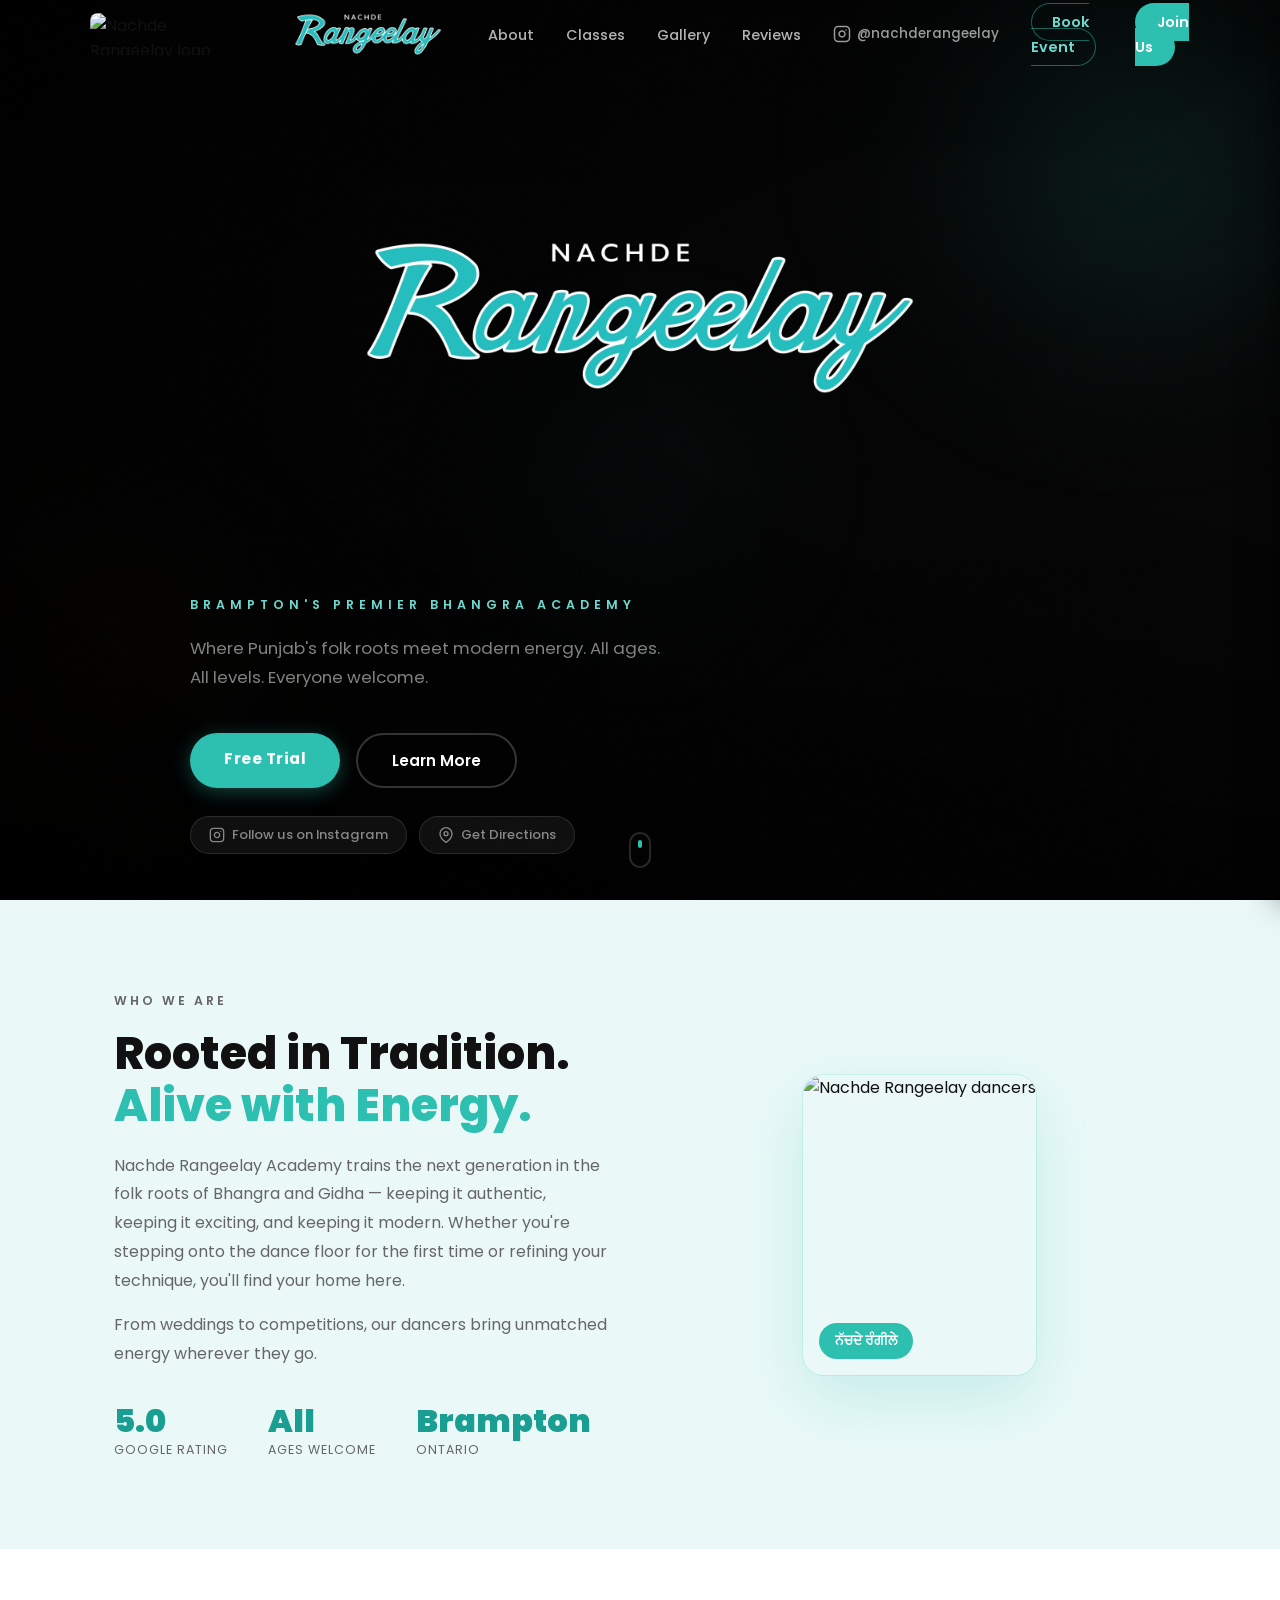
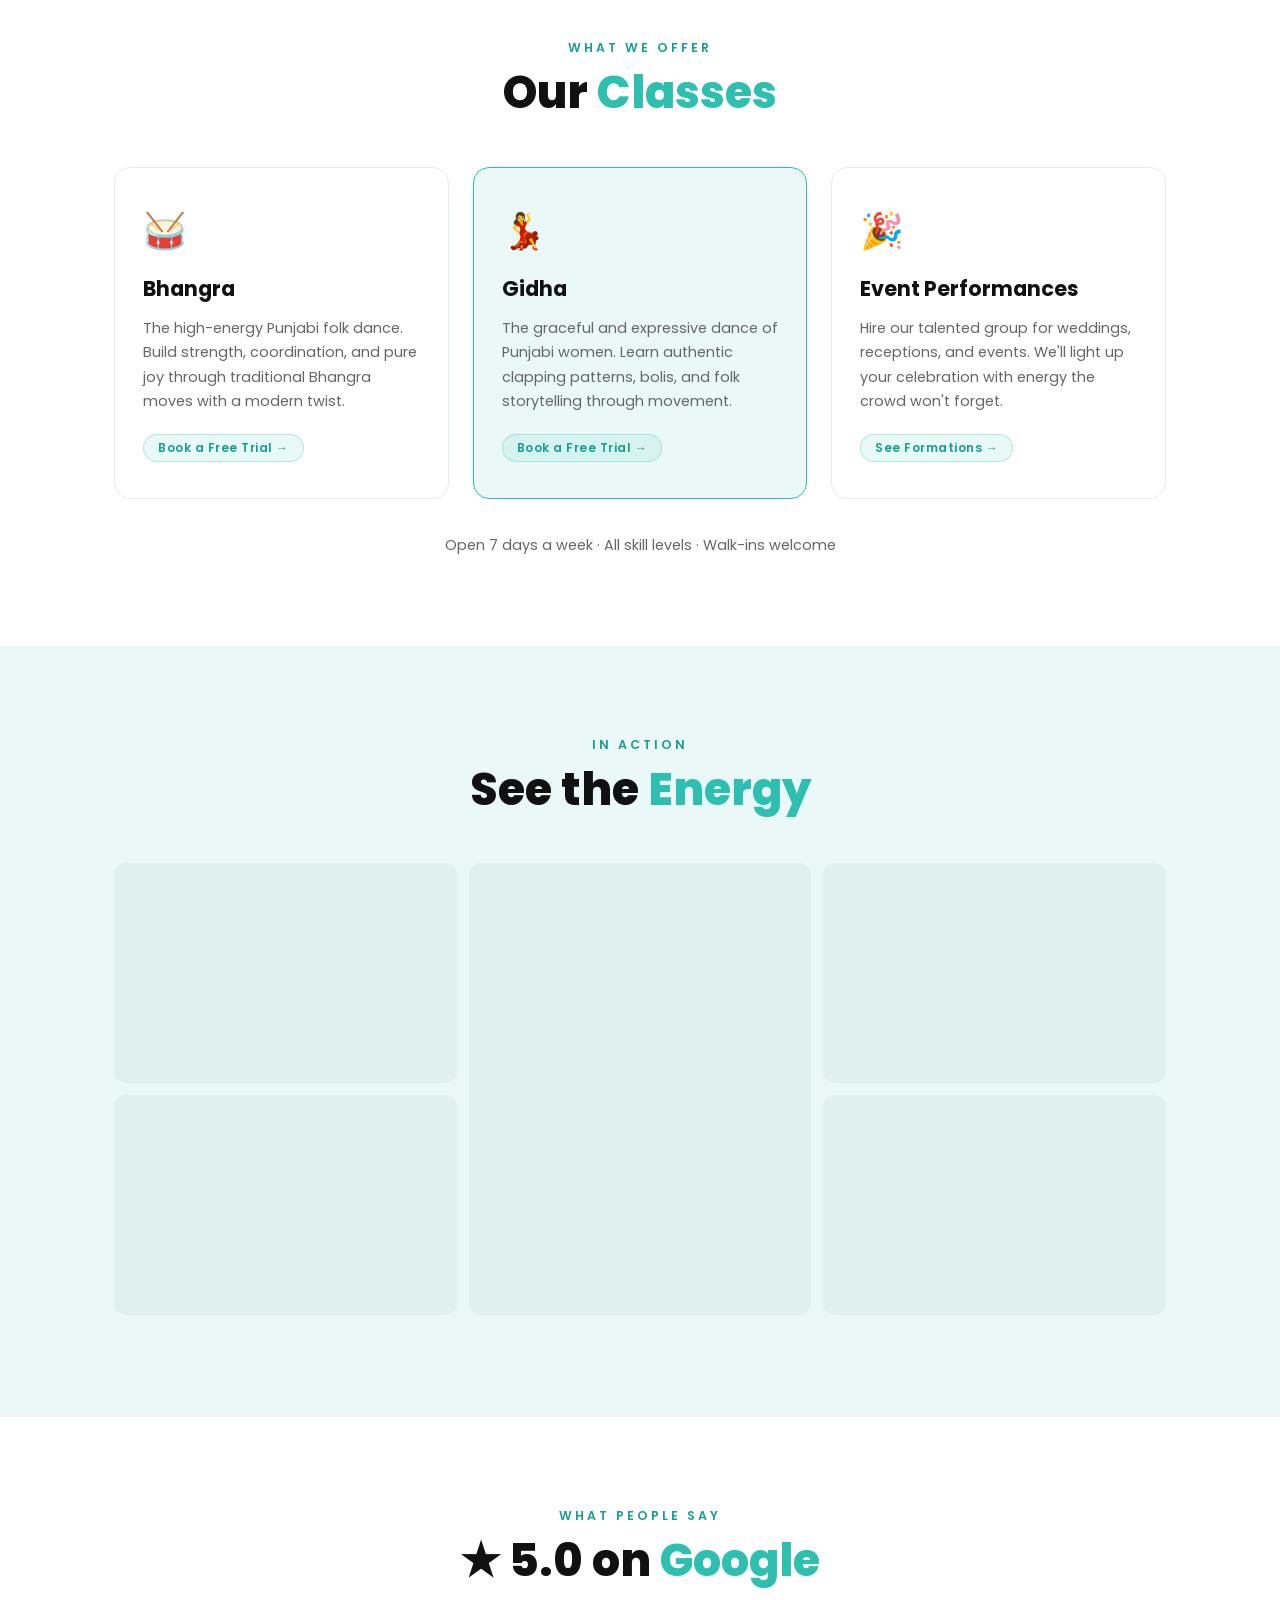
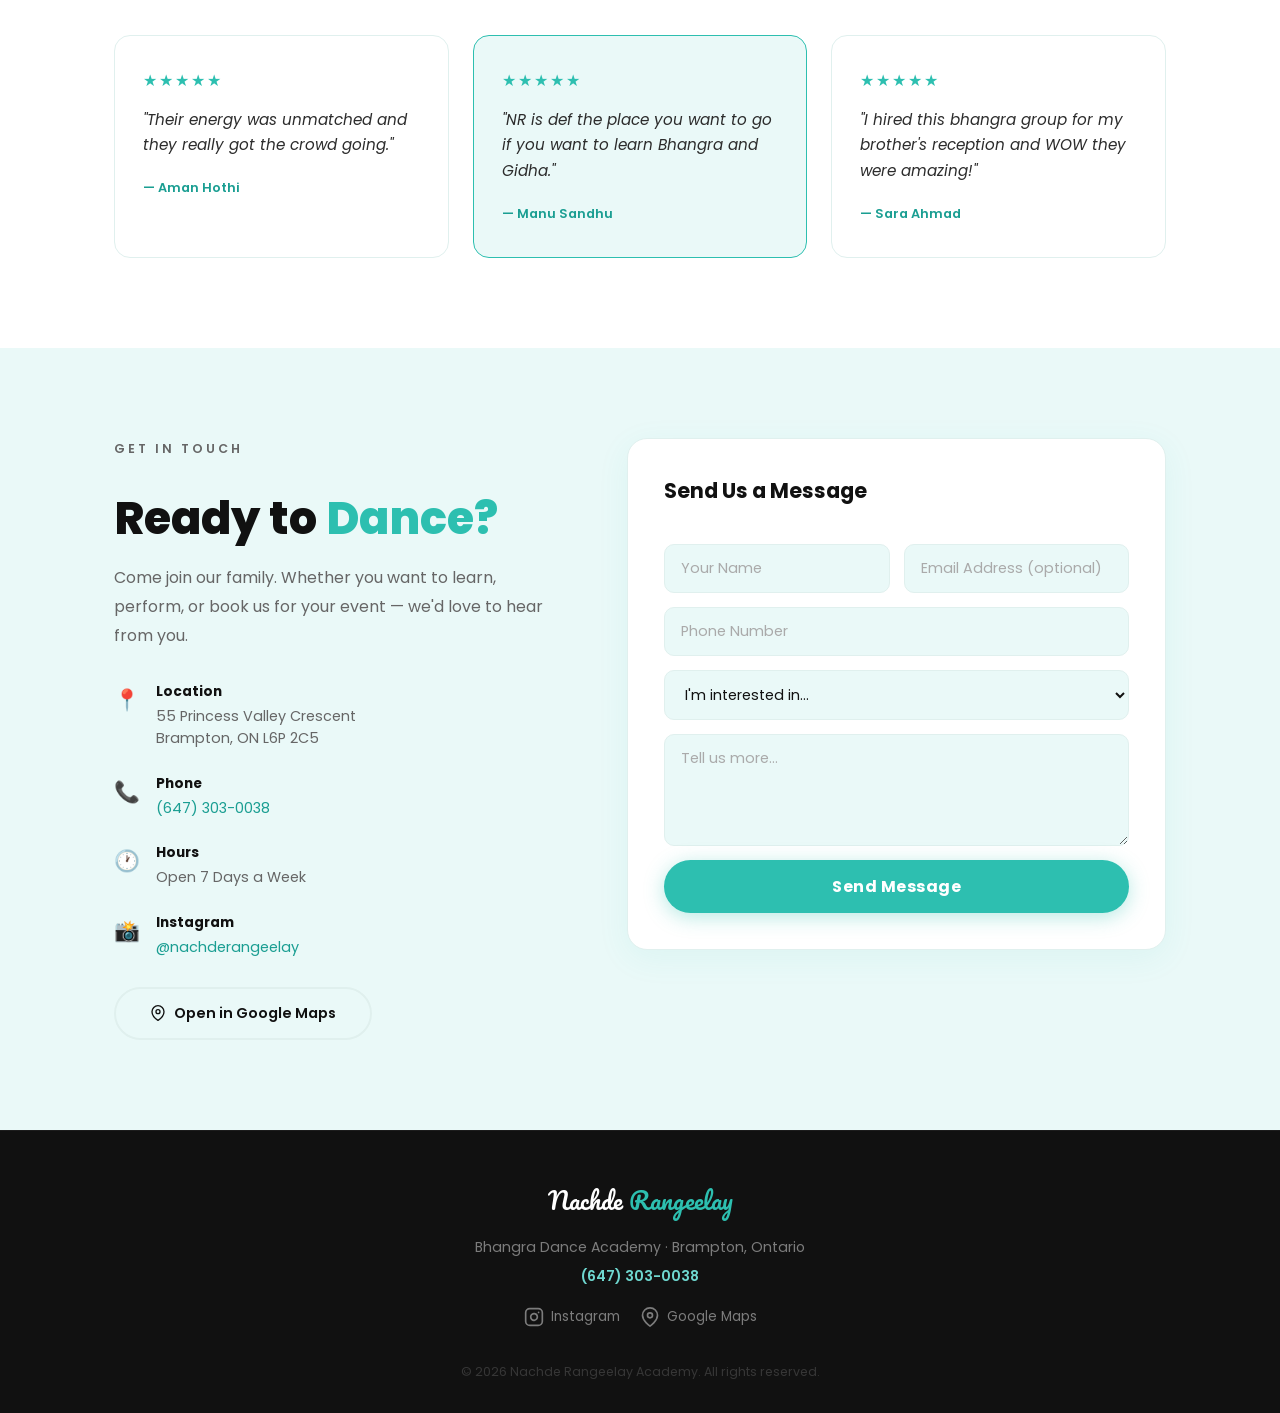
==== index.html @ 1f125873 "Rename nav link from Hire Us to Book Event Co-Authored-By: Claude Sonnet 4.6 <noreply@anthropic.com>" ====
<!DOCTYPE html>
<html lang="en">
<head>
  <meta charset="UTF-8" />
  <meta name="viewport" content="width=device-width, initial-scale=1.0" />
  <title>Nachde Rangeelay | Bhangra Dance Academy</title>
  <link rel="stylesheet" href="styles.css?v=10" />
  <link href="https://fonts.googleapis.com/css2?family=Poppins:wght@300;400;600;700;900&family=Pacifico&display=swap" rel="stylesheet" />
</head>
<body>

  <!-- NAV -->
  <nav id="navbar">
    <div class="nav-inner">
      <a href="#hero" class="logo">
        <img src="https://lh3.googleusercontent.com/p/AF1QipP915x5KPzXp-ou4OJ7-yDQ6veZEssn727EOpRz=w240" alt="Nachde Rangeelay logo" class="logo-img" />
        <img src="assets/NR-SCRPT-TEAL-FINAL.png" alt="Nachde Rangeelay" class="logo-wordmark" />
      </a>
      <ul class="nav-links">
        <li><a href="#about">About</a></li>
        <li><a href="#classes">Classes</a></li>
        <li><a href="#gallery">Gallery</a></li>
        <li><a href="#reviews">Reviews</a></li>
        <li><a href="https://www.instagram.com/nachderangeelay/" target="_blank" rel="noopener" class="nav-ig">
          <svg xmlns="http://www.w3.org/2000/svg" width="18" height="18" viewBox="0 0 24 24" fill="none" stroke="currentColor" stroke-width="2" stroke-linecap="round" stroke-linejoin="round"><rect x="2" y="2" width="20" height="20" rx="5" ry="5"/><path d="M16 11.37A4 4 0 1 1 12.63 8 4 4 0 0 1 16 11.37z"/><line x1="17.5" y1="6.5" x2="17.51" y2="6.5"/></svg>
          @nachderangeelay
        </a></li>
        <li><a href="hire.html" class="nav-hire">Book Event</a></li>
        <li><a href="#contact" class="nav-cta">Join Us</a></li>
      </ul>
      <button class="hamburger" id="hamburger" onclick="var d=document.getElementById('mobileDrawer'),o=document.getElementById('menuOverlay');d.classList.toggle('open');o.classList.toggle('open');this.innerHTML=d.classList.contains('open')?'&#10005;':'&#9776;'">&#9776;</button>
    </div>
  </nav>

  <!-- Mobile drawer + overlay (outside nav so no stacking context conflict) -->
  <div class="menu-overlay" id="menuOverlay" onclick="document.getElementById('mobileDrawer').classList.remove('open');document.getElementById('menuOverlay').classList.remove('open');document.getElementById('hamburger').innerHTML='&#9776;'"></div>
  <nav class="mobile-drawer" id="mobileDrawer">
    <button class="drawer-close" id="drawerClose" onclick="document.getElementById('mobileDrawer').classList.remove('open');document.getElementById('menuOverlay').classList.remove('open');document.getElementById('hamburger').innerHTML='&#9776;'">&#10005;</button>
    <ul>
      <li><a href="#about">About</a></li>
      <li><a href="#classes">Classes</a></li>
      <li><a href="#gallery">Gallery</a></li>
      <li><a href="#reviews">Reviews</a></li>
      <li><a href="hire.html">Book Event</a></li>
      <li><a href="#contact">Join Us</a></li>
    </ul>
  </nav>

  <!-- HERO -->
  <section id="hero">
    <video id="hero-video" autoplay muted loop playsinline preload="auto">
      <source src="assets/bhangra-bg.mp4" type="video/mp4" />
    </video>
    <div class="hero-grain"></div>
    <div class="hero-overlay"></div>

    <!-- floating energy orbs -->
    <div class="orb orb-1"></div>
    <div class="orb orb-2"></div>
    <div class="orb orb-3"></div>

    <div class="hero-content" id="heroContent">
      <img src="assets/NR-SCRPT-TEAL-FINAL.png" alt="Nachde Rangeelay" class="hero-title-img" />
      <p class="hero-tagline">Brampton's Premier Bhangra Academy</p>
      <p class="hero-sub">Where Punjab's folk roots meet modern energy. All ages. All levels. Everyone welcome.</p>
      <div class="hero-btns">
        <a href="https://docs.google.com/forms/d/e/1FAIpQLSc8lPQuBYoUw6iVgMIzVZZTvxzFhKl6McEkLnwdvBwr0RAa0A/viewform" target="_blank" rel="noopener" class="btn-primary">Free Trial</a>
        <a href="#about" class="btn-outline">Learn More</a>
      </div>
      <div class="hero-social">
        <a href="https://www.instagram.com/nachderangeelay/" target="_blank" rel="noopener" class="social-pill">
          <svg xmlns="http://www.w3.org/2000/svg" width="16" height="16" viewBox="0 0 24 24" fill="none" stroke="currentColor" stroke-width="2" stroke-linecap="round" stroke-linejoin="round"><rect x="2" y="2" width="20" height="20" rx="5" ry="5"/><path d="M16 11.37A4 4 0 1 1 12.63 8 4 4 0 0 1 16 11.37z"/><line x1="17.5" y1="6.5" x2="17.51" y2="6.5"/></svg>
          Follow us on Instagram
        </a>
        <a href="https://maps.google.com/?q=55+Princess+Valley+Crescent+Brampton+ON+L6P+2C5" target="_blank" rel="noopener" class="social-pill">
          <svg xmlns="http://www.w3.org/2000/svg" width="16" height="16" viewBox="0 0 24 24" fill="none" stroke="currentColor" stroke-width="2" stroke-linecap="round" stroke-linejoin="round"><path d="M21 10c0 7-9 13-9 13s-9-6-9-13a9 9 0 0 1 18 0z"/><circle cx="12" cy="10" r="3"/></svg>
          Get Directions
        </a>
      </div>
    </div>

    <div class="scroll-indicator">
      <span></span>
    </div>
  </section>

  <div class="section-divider"></div>

  <!-- ABOUT -->
  <section id="about">
    <div class="container">
      <div class="about-grid">
        <div class="about-text">
          <p class="section-label">Who We Are</p>
          <h2>Rooted in Tradition.<br/><span class="accent">Alive with Energy.</span></h2>
          <p>Nachde Rangeelay Academy trains the next generation in the folk roots of Bhangra and Gidha — keeping it authentic, keeping it exciting, and keeping it modern. Whether you're stepping onto the dance floor for the first time or refining your technique, you'll find your home here.</p>
          <p>From weddings to competitions, our dancers bring unmatched energy wherever they go.</p>
          <div class="stats-row">
            <div class="stat">
              <span class="stat-num">5.0</span>
              <span class="stat-label">Google Rating</span>
            </div>
            <div class="stat">
              <span class="stat-num">All</span>
              <span class="stat-label">Ages Welcome</span>
            </div>
            <div class="stat">
              <span class="stat-num">Brampton</span>
              <span class="stat-label">Ontario</span>
            </div>
          </div>
        </div>
        <div class="about-visual">
          <div class="about-photo-wrap">
            <img src="https://lh3.googleusercontent.com/p/AF1QipOKDNTTPtWWAeJy3jE1-tsJby3VnmeP1qhuyjkN=w800" alt="Nachde Rangeelay dancers" class="about-photo" />
            <div class="about-photo-badge">
              <span>ਨੱਚਦੇ ਰੰਗੀਲੇ</span>
            </div>
          </div>
        </div>
      </div>
    </div>
  </section>

  <!-- CLASSES -->
  <section id="classes">
    <div class="container">
      <p class="section-label center">What We Offer</p>
      <h2 class="center">Our <span class="accent">Classes</span></h2>
      <div class="classes-grid">
        <a href="https://docs.google.com/forms/d/e/1FAIpQLSc8lPQuBYoUw6iVgMIzVZZTvxzFhKl6McEkLnwdvBwr0RAa0A/viewform" target="_blank" rel="noopener" class="class-card class-card-link">
          <div class="class-icon">🥁</div>
          <h3>Bhangra</h3>
          <p>The high-energy Punjabi folk dance. Build strength, coordination, and pure joy through traditional Bhangra moves with a modern twist.</p>
          <span class="class-badge">Book a Free Trial →</span>
        </a>
        <a href="https://docs.google.com/forms/d/e/1FAIpQLSc8lPQuBYoUw6iVgMIzVZZTvxzFhKl6McEkLnwdvBwr0RAa0A/viewform" target="_blank" rel="noopener" class="class-card featured class-card-link">
          <div class="class-icon">💃</div>
          <h3>Gidha</h3>
          <p>The graceful and expressive dance of Punjabi women. Learn authentic clapping patterns, bolis, and folk storytelling through movement.</p>
          <span class="class-badge">Book a Free Trial →</span>
        </a>
        <a href="hire.html" class="class-card class-card-link">
          <div class="class-icon">🎉</div>
          <h3>Event Performances</h3>
          <p>Hire our talented group for weddings, receptions, and events. We'll light up your celebration with energy the crowd won't forget.</p>
          <span class="class-badge">See Formations →</span>
        </a>
      </div>
      <p class="classes-note">Open 7 days a week · All skill levels · Walk-ins welcome</p>
    </div>
  </section>

  <!-- GALLERY -->
  <section id="gallery">
    <div class="container">
      <p class="section-label center">In Action</p>
      <h2 class="center">See the <span class="accent">Energy</span></h2>
      <div class="gallery-grid">
        <div class="gallery-item" style="background-image:url('https://lh3.googleusercontent.com/p/AF1QipOxqlU9bqC92Sa_MniPrLedLzMrPFp4NmUIaGAo=w800')"><div class="gallery-overlay"><span>Performance</span></div></div>
        <div class="gallery-item g-tall" style="background-image:url('https://lh3.googleusercontent.com/p/AF1QipOKDNTTPtWWAeJy3jE1-tsJby3VnmeP1qhuyjkN=w800')"><div class="gallery-overlay"><span>Bhangra</span></div></div>
        <div class="gallery-item" style="background-image:url('https://lh3.googleusercontent.com/p/AF1QipNAWS6znRrqg3ei_WrgrfEAr38-S2PNlkqxwdey=w800')"><div class="gallery-overlay"><span>Training</span></div></div>
        <div class="gallery-item" style="background-image:url('https://lh3.googleusercontent.com/p/AF1QipNAWS6znRrqg3ei_WrgrfEAr38-S2PNlkqxwdey=w800')"><div class="gallery-overlay"><span>Gidha</span></div></div>
        <div class="gallery-item" style="background-image:url('https://lh3.googleusercontent.com/p/AF1QipOxqlU9bqC92Sa_MniPrLedLzMrPFp4NmUIaGAo=w800')"><div class="gallery-overlay"><span>Wedding Show</span></div></div>
        <div class="gallery-item" style="background-image:url('https://lh3.googleusercontent.com/p/AF1QipOKDNTTPtWWAeJy3jE1-tsJby3VnmeP1qhuyjkN=w800')"><div class="gallery-overlay"><span>Community</span></div></div>
      </div>
    </div>
  </section>

  <!-- REVIEWS -->
  <section id="reviews">
    <div class="container">
      <p class="section-label center">What People Say</p>
      <h2 class="center">★ 5.0 on <span class="accent">Google</span></h2>
      <div class="reviews-grid">
        <div class="review-card">
          <div class="stars">★★★★★</div>
          <p>"Their energy was unmatched and they really got the crowd going."</p>
          <span class="reviewer">— Aman Hothi</span>
        </div>
        <div class="review-card featured-review">
          <div class="stars">★★★★★</div>
          <p>"NR is def the place you want to go if you want to learn Bhangra and Gidha."</p>
          <span class="reviewer">— Manu Sandhu</span>
        </div>
        <div class="review-card">
          <div class="stars">★★★★★</div>
          <p>"I hired this bhangra group for my brother's reception and WOW they were amazing!"</p>
          <span class="reviewer">— Sara Ahmad</span>
        </div>
      </div>
    </div>
  </section>

  <!-- CONTACT -->
  <section id="contact">
    <div class="container">
      <div class="contact-grid">
        <div class="contact-info">
          <p class="section-label">Get In Touch</p>
          <h2>Ready to <span class="accent">Dance?</span></h2>
          <p>Come join our family. Whether you want to learn, perform, or book us for your event — we'd love to hear from you.</p>
          <div class="info-items">
            <div class="info-item">
              <span class="info-icon">📍</span>
              <div>
                <strong>Location</strong>
                <p>55 Princess Valley Crescent<br/>Brampton, ON L6P 2C5</p>
              </div>
            </div>
            <div class="info-item">
              <span class="info-icon">📞</span>
              <div>
                <strong>Phone</strong>
                <p><a href="tel:6473030038">(647) 303-0038</a></p>
              </div>
            </div>
            <div class="info-item">
              <span class="info-icon">🕐</span>
              <div>
                <strong>Hours</strong>
                <p>Open 7 Days a Week</p>
              </div>
            </div>
            <div class="info-item">
              <span class="info-icon">📸</span>
              <div>
                <strong>Instagram</strong>
                <p><a href="https://www.instagram.com/nachderangeelay/" target="_blank" rel="noopener">@nachderangeelay</a></p>
              </div>
            </div>
          </div>
          <a href="https://maps.google.com/?q=55+Princess+Valley+Crescent+Brampton+ON+L6P+2C5" target="_blank" rel="noopener" class="btn-outline directions-btn">
            <svg xmlns="http://www.w3.org/2000/svg" width="16" height="16" viewBox="0 0 24 24" fill="none" stroke="currentColor" stroke-width="2" stroke-linecap="round" stroke-linejoin="round"><path d="M21 10c0 7-9 13-9 13s-9-6-9-13a9 9 0 0 1 18 0z"/><circle cx="12" cy="10" r="3"/></svg>
            Open in Google Maps
          </a>
        </div>
        <div class="contact-form-wrap">
          <form id="contactForm">
            <h3>Send Us a Message</h3>
            <div class="form-row">
              <input type="text" placeholder="Your Name" required />
              <input type="email" placeholder="Email Address (optional)" />
            </div>
            <input type="tel" placeholder="Phone Number" required />
            <select>
              <option value="" disabled selected>I'm interested in...</option>
              <option>Joining a Bhangra class</option>
              <option>Joining a Gidha class</option>
              <option>Booking for an event</option>
              <option>General inquiry</option>
            </select>
            <textarea placeholder="Tell us more..." rows="4"></textarea>
            <button type="submit" class="btn-primary full-width">Send Message</button>
          </form>
          <div id="formSuccess" class="form-success hidden">
            <span>✅</span>
            <p>Message sent! We'll be in touch soon. Sat Sri Akal 🙏</p>
          </div>
        </div>
      </div>
    </div>
  </section>

  <!-- FOOTER -->
  <footer>
    <div class="container footer-inner">
      <div class="footer-logo">Nachde <span>Rangeelay</span></div>
      <p>Bhangra Dance Academy · Brampton, Ontario</p>
      <p class="footer-phone"><a href="tel:6473030038">(647) 303-0038</a></p>
      <div class="footer-socials">
        <a href="https://www.instagram.com/nachderangeelay/" target="_blank" rel="noopener" class="footer-social-link">
          <svg xmlns="http://www.w3.org/2000/svg" width="20" height="20" viewBox="0 0 24 24" fill="none" stroke="currentColor" stroke-width="2" stroke-linecap="round" stroke-linejoin="round"><rect x="2" y="2" width="20" height="20" rx="5" ry="5"/><path d="M16 11.37A4 4 0 1 1 12.63 8 4 4 0 0 1 16 11.37z"/><line x1="17.5" y1="6.5" x2="17.51" y2="6.5"/></svg>
          Instagram
        </a>
        <a href="https://maps.google.com/?q=55+Princess+Valley+Crescent+Brampton+ON+L6P+2C5" target="_blank" rel="noopener" class="footer-social-link">
          <svg xmlns="http://www.w3.org/2000/svg" width="20" height="20" viewBox="0 0 24 24" fill="none" stroke="currentColor" stroke-width="2" stroke-linecap="round" stroke-linejoin="round"><path d="M21 10c0 7-9 13-9 13s-9-6-9-13a9 9 0 0 1 18 0z"/><circle cx="12" cy="10" r="3"/></svg>
          Google Maps
        </a>
      </div>
      <p class="footer-copy">© 2026 Nachde Rangeelay Academy. All rights reserved.</p>
    </div>
  </footer>

  <script src="https://cdn.jsdelivr.net/npm/@supabase/supabase-js@2/dist/umd/supabase.min.js"></script>
  <script src="script.js?v=4"></script>
</body>
</html>
---- styles.css ----
/* ===== RESET & BASE ===== */
*, *::before, *::after { box-sizing: border-box; margin: 0; padding: 0; }

:root {
  --teal:       #2DBFB0;
  --teal-dark:  #1A9E92;
  --teal-deep:  #0D6B63;
  --teal-light: #6FD8D0;
  --teal-pale:  #EAF9F8;
  --ink:        #111111;
  --ink2:       #2C2C2C;
  --muted:      #666666;
  --border:     #E0F0EE;
  --white:      #FFFFFF;
  --card-bg:    #FFFFFF;
  --gold:       #F5A623;
  --gold-light: #FFD080;
}

html { scroll-behavior: smooth; }

body {
  font-family: 'Poppins', sans-serif;
  background: var(--white);
  color: var(--ink);
  overflow-x: hidden;
}

a { color: inherit; text-decoration: none; }

.container {
  max-width: 1100px;
  margin: 0 auto;
  padding: 0 24px;
}

section { padding: 90px 0; }

.accent { color: var(--teal); }
.center { text-align: center; }

.section-label {
  font-size: 0.78rem;
  font-weight: 600;
  letter-spacing: 3px;
  text-transform: uppercase;
  color: var(--teal-dark);
  margin-bottom: 10px;
}

h2 {
  font-size: clamp(2rem, 4vw, 2.8rem);
  font-weight: 800;
  line-height: 1.15;
  margin-bottom: 20px;
  color: var(--ink);
}

/* ===== NAVBAR ===== */
#navbar {
  position: fixed;
  top: 0; left: 0; right: 0;
  z-index: 1000;
  transition: background 0.3s, box-shadow 0.3s;
  padding: 0 24px;
  background: transparent;
}

#navbar.scrolled {
  background: rgba(10,10,10,0.92);
  backdrop-filter: blur(16px);
  -webkit-backdrop-filter: blur(16px);
  box-shadow: 0 2px 30px rgba(0,0,0,0.4);
}

.nav-inner {
  max-width: 1100px;
  margin: 0 auto;
  display: flex;
  align-items: center;
  justify-content: space-between;
  height: 68px;
}

.logo {
  display: flex;
  align-items: center;
  gap: 10px;
  text-decoration: none;
}

.logo-img {
  height: 42px;
  width: auto;
  border-radius: 8px;
  object-fit: contain;
}

.logo-wordmark {
  height: 15rem;
  width: auto;
  object-fit: contain;
}

.nav-links {
  display: flex;
  list-style: none;
  gap: 32px;
  align-items: center;
}

.nav-links a {
  font-size: 0.9rem;
  font-weight: 500;
  color: rgba(255,255,255,0.7);
  transition: color 0.2s;
}
.nav-links a:hover { color: var(--white); }

.nav-hire {
  border: 1.5px solid rgba(45,191,176,0.5) !important;
  color: var(--teal-light) !important;
  padding: 8px 20px;
  border-radius: 50px;
  font-weight: 600 !important;
  transition: border-color 0.2s, background 0.2s, color 0.2s !important;
}
.nav-hire:hover {
  border-color: var(--teal) !important;
  background: rgba(45,191,176,0.1) !important;
  color: var(--white) !important;
}

.nav-cta {
  background: var(--teal) !important;
  color: var(--white) !important;
  padding: 9px 22px;
  border-radius: 50px;
  font-weight: 600 !important;
  transition: background 0.2s !important;
}
.nav-cta:hover { background: var(--teal-dark) !important; }

.hamburger {
  display: none;
  background: none;
  border: none;
  color: var(--white);
  font-size: 1.5rem;
  cursor: pointer;
  position: relative;
  z-index: 1002;
  padding: 12px;
  margin: -12px;
  -webkit-tap-highlight-color: transparent;
}

/* ===== MOBILE DRAWER ===== */
.menu-overlay {
  display: none;
  position: fixed;
  inset: 0;
  background: rgba(0,0,0,0.6);
  z-index: 1100;
  opacity: 0;
  transition: opacity 0.3s ease;
  cursor: pointer;
}
.menu-overlay.open {
  display: block;
  opacity: 1;
}

.mobile-drawer {
  position: fixed;
  top: 0;
  right: 0;
  width: 75vw;
  max-width: 300px;
  height: 100vh;
  background: #0a0a0a;
  z-index: 1200;
  transform: translateX(100%);
  transition: transform 0.35s cubic-bezier(0.4, 0, 0.2, 1);
  display: flex;
  flex-direction: column;
  padding: 80px 32px 40px;
  box-shadow: -4px 0 30px rgba(0,0,0,0.5);
}
.mobile-drawer.open {
  transform: translateX(0);
}

.mobile-drawer ul {
  list-style: none;
  display: flex;
  flex-direction: column;
  gap: 8px;
}
.mobile-drawer ul a {
  display: block;
  font-size: 1.3rem;
  font-weight: 600;
  color: rgba(255,255,255,0.85);
  padding: 12px 0;
  border-bottom: 1px solid rgba(255,255,255,0.07);
  transition: color 0.2s;
}
.mobile-drawer ul a:hover { color: var(--teal); }

.drawer-close {
  position: absolute;
  top: 24px;
  right: 24px;
  background: none;
  border: none;
  color: rgba(255,255,255,0.6);
  font-size: 1.3rem;
  cursor: pointer;
  transition: color 0.2s;
}
.drawer-close:hover { color: var(--white); }

/* ===== HERO ===== */
#hero {
  min-height: 100vh;
  display: flex;
  align-items: center;
  position: relative;
  overflow: hidden;
  padding: 0;
  background: #060606;
}

/* Full-screen video */
#hero-video {
  position: absolute;
  inset: 0;
  width: 100%;
  height: 100%;
  object-fit: cover;
  z-index: 0;
  will-change: opacity;
  pointer-events: none;
}

/* Cinematic grain overlay */
.hero-grain {
  position: absolute;
  inset: 0;
  z-index: 1;
  pointer-events: none;
  opacity: 0.035;
  background-image: url("data:image/svg+xml,%3Csvg viewBox='0 0 256 256' xmlns='http://www.w3.org/2000/svg'%3E%3Cfilter id='noise'%3E%3CfeTurbulence type='fractalNoise' baseFrequency='0.9' numOctaves='4' stitchTiles='stitch'/%3E%3C/filter%3E%3Crect width='100%25' height='100%25' filter='url(%23noise)'/%3E%3C/svg%3E");
  background-size: 256px 256px;
  animation: grainShift 0.3s steps(1) infinite;
}

/* Multi-layer cinematic overlay */
.hero-overlay {
  position: absolute;
  inset: 0;
  z-index: 2;
  background:
    linear-gradient(to right, rgba(0,0,0,0.8) 0%, rgba(0,0,0,0.45) 55%, rgba(0,0,0,0.2) 100%),
    linear-gradient(to top, rgba(0,0,0,0.7) 0%, transparent 50%),
    linear-gradient(to bottom, rgba(0,0,0,0.4) 0%, transparent 30%);
}

/* Energy orbs */
.orb {
  position: absolute;
  border-radius: 50%;
  pointer-events: none;
  z-index: 1;
  filter: blur(80px);
  animation: orbFloat 8s ease-in-out infinite;
}
.orb-1 {
  width: 500px; height: 500px;
  background: radial-gradient(circle, rgba(45,191,176,0.25) 0%, transparent 70%);
  top: -100px; right: -100px;
  animation-delay: 0s;
}
.orb-2 {
  width: 350px; height: 350px;
  background: radial-gradient(circle, rgba(245,166,35,0.15) 0%, transparent 70%);
  bottom: 50px; left: -80px;
  animation-delay: -3s;
}
.orb-3 {
  width: 250px; height: 250px;
  background: radial-gradient(circle, rgba(45,191,176,0.18) 0%, transparent 70%);
  top: 40%; left: 40%;
  animation-delay: -5s;
}

/* Hero content */
.hero-content {
  position: relative;
  z-index: 3;
  max-width: 1100px;
  margin: 0 auto;
  padding: 0 24px;
  padding-top: 20px;
  will-change: transform;
}

.hero-tagline {
  font-size: 0.78rem;
  font-weight: 600;
  letter-spacing: 5px;
  text-transform: uppercase;
  color: var(--teal-light);
  margin-bottom: 20px;
  animation: fadeUp 0.9s ease both;
  opacity: 0.9;
}

/* MAIN TITLE */
.hero-title-img {
  width: clamp(400px, 75vw, 900px);
  height: auto;
  object-fit: contain;
  margin-top: -200px;
  margin-bottom: -170px;
  animation: fadeUp 0.9s 0.1s ease both;
  display: block;
}

.hero-title {
  font-family: 'Pacifico', cursive;
  font-size: clamp(4rem, 11vw, 8.5rem);
  font-weight: 400;
  line-height: 1.0;
  margin-bottom: 28px;
  color: var(--white);
  animation: fadeUp 0.9s 0.1s ease both;
  letter-spacing: -1px;
}

.hero-title-accent {
  display: block;
  color: var(--teal);
  animation: titlePulse 4s ease-in-out infinite alternate;
  text-shadow:
    0 0 30px rgba(45,191,176,0.6),
    0 0 70px rgba(45,191,176,0.35),
    0 0 120px rgba(45,191,176,0.15);
}

.hero-sub {
  font-size: 1.05rem;
  color: rgba(255,255,255,0.5);
  max-width: 480px;
  line-height: 1.75;
  margin-bottom: 40px;
  animation: fadeUp 0.9s 0.25s ease both;
}

.hero-btns {
  display: flex;
  gap: 16px;
  flex-wrap: wrap;
  animation: fadeUp 0.9s 0.4s ease both;
}

.btn-primary {
  display: inline-block;
  background: var(--teal);
  color: var(--white);
  padding: 14px 34px;
  border-radius: 50px;
  font-weight: 700;
  font-size: 0.95rem;
  letter-spacing: 0.5px;
  transition: background 0.2s, transform 0.2s, box-shadow 0.2s;
  box-shadow: 0 4px 20px rgba(45,191,176,0.35);
}
.btn-primary:hover {
  background: var(--teal-dark);
  transform: translateY(-2px);
  box-shadow: 0 8px 30px rgba(45,191,176,0.5);
}
.btn-primary.full-width { width: 100%; text-align: center; border: none; cursor: pointer; font-family: 'Poppins', sans-serif; font-size: 1rem; }

.btn-outline {
  display: inline-block;
  border: 2px solid rgba(255,255,255,0.2);
  color: var(--white);
  padding: 14px 34px;
  border-radius: 50px;
  font-weight: 600;
  font-size: 0.95rem;
  transition: border-color 0.2s, background 0.2s;
}
.btn-outline:hover { border-color: var(--teal); background: rgba(45,191,176,0.1); }

/* Nav IG */
.nav-ig {
  display: flex;
  align-items: center;
  gap: 6px;
  color: rgba(255,255,255,0.6) !important;
  font-size: 0.85rem !important;
  transition: color 0.2s !important;
}
.nav-ig:hover { color: var(--teal-light) !important; }
.nav-ig svg { flex-shrink: 0; }

/* Hero social pills */
.hero-social {
  display: flex;
  gap: 12px;
  flex-wrap: wrap;
  margin-top: 28px;
  animation: fadeUp 0.9s 0.55s ease both;
}

.social-pill {
  display: inline-flex;
  align-items: center;
  gap: 7px;
  background: rgba(255,255,255,0.06);
  border: 1px solid rgba(255,255,255,0.12);
  color: rgba(255,255,255,0.5);
  padding: 8px 18px;
  border-radius: 50px;
  font-size: 0.82rem;
  font-weight: 500;
  transition: background 0.2s, color 0.2s, border-color 0.2s;
}
.social-pill:hover {
  background: rgba(45,191,176,0.12);
  border-color: rgba(45,191,176,0.5);
  color: var(--teal-light);
}

.scroll-indicator {
  position: absolute;
  bottom: 32px;
  left: 50%;
  transform: translateX(-50%);
  z-index: 4;
}
.scroll-indicator span {
  display: block;
  width: 22px;
  height: 36px;
  border: 2px solid rgba(255,255,255,0.15);
  border-radius: 12px;
  position: relative;
}
.scroll-indicator span::after {
  content: '';
  position: absolute;
  top: 6px;
  left: 50%;
  transform: translateX(-50%);
  width: 4px;
  height: 8px;
  background: var(--teal);
  border-radius: 2px;
  animation: scrollBob 1.5s infinite;
}

/* ===== PHOTO BURST SECTION ===== */
#photo-burst {
  background: #070707;
  padding: 80px 0 100px;
  overflow: hidden;
}

.burst-label-top {
  text-align: center;
  margin-bottom: 56px;
  padding: 0 24px;
}

.burst-grid {
  display: grid;
  grid-template-columns: repeat(3, 1fr);
  grid-template-rows: 280px 280px;
  gap: 14px;
  max-width: 1200px;
  margin: 0 auto;
  padding: 0 24px;
}

.burst-photo {
  border-radius: 18px;
  background-size: cover;
  background-position: center;
  position: relative;
  overflow: hidden;
  cursor: pointer;

  /* hidden starting state */
  opacity: 0;
  transform: scale(0.6) rotate(var(--rot, -3deg));
  filter: blur(12px);
  transition:
    opacity 0.65s cubic-bezier(0.34, 1.56, 0.64, 1),
    transform 0.65s cubic-bezier(0.34, 1.56, 0.64, 1),
    filter 0.65s ease,
    box-shadow 0.3s ease;
  box-shadow: 0 0 0 rgba(45,191,176,0);
}

.burst-photo.popped {
  opacity: 1;
  transform: scale(1) rotate(0deg);
  filter: blur(0);
}

.burst-photo:hover {
  transform: scale(1.05) rotate(0deg) !important;
  box-shadow: 0 20px 60px rgba(45,191,176,0.3), 0 0 0 2px rgba(45,191,176,0.4);
  z-index: 5;
}

.burst-caption {
  position: absolute;
  bottom: 0; left: 0; right: 0;
  background: linear-gradient(to top, rgba(0,0,0,0.75) 0%, transparent 100%);
  padding: 32px 20px 16px;
  color: var(--white);
  font-size: 0.85rem;
  font-weight: 700;
  letter-spacing: 2px;
  text-transform: uppercase;
  opacity: 0;
  transition: opacity 0.3s;
}
.burst-photo:hover .burst-caption { opacity: 1; }

/* Make first photo span 2 rows */
.bp-1 { grid-row: span 2; }

/* ===== ABOUT ===== */
#about { background: var(--teal-pale); }

.about-grid {
  display: grid;
  grid-template-columns: 1fr 1fr;
  gap: 64px;
  align-items: center;
}

.about-text p {
  color: var(--muted);
  line-height: 1.8;
  margin-bottom: 16px;
}

.stats-row {
  display: flex;
  gap: 40px;
  margin-top: 36px;
  flex-wrap: wrap;
}

.stat { display: flex; flex-direction: column; }
.stat-num {
  font-size: 2rem;
  font-weight: 900;
  color: var(--teal-dark);
  line-height: 1;
}
.stat-label {
  font-size: 0.78rem;
  color: var(--muted);
  letter-spacing: 1px;
  text-transform: uppercase;
  margin-top: 4px;
}

.about-visual {
  display: flex;
  align-items: center;
  justify-content: center;
}

.about-photo-wrap {
  position: relative;
  border-radius: 20px;
  overflow: hidden;
  box-shadow: 0 24px 64px rgba(45,191,176,0.2), 0 0 0 1px rgba(45,191,176,0.15);
}

.about-photo {
  width: 100%;
  max-width: 460px;
  height: 300px;
  object-fit: cover;
  display: block;
  border-radius: 20px;
}

.about-photo-badge {
  position: absolute;
  bottom: 16px;
  left: 16px;
  background: var(--teal);
  color: var(--white);
  font-weight: 700;
  font-size: 0.85rem;
  padding: 8px 16px;
  border-radius: 50px;
}

/* ===== CLASSES ===== */
#classes { background: var(--white); }

.classes-grid {
  display: grid;
  grid-template-columns: repeat(3, 1fr);
  gap: 24px;
  margin-top: 48px;
}

.class-card {
  background: var(--white);
  border: 1.5px solid var(--border);
  border-radius: 16px;
  padding: 36px 28px;
  transition: transform 0.3s, border-color 0.3s, box-shadow 0.3s;
}
.class-card:hover {
  transform: translateY(-6px);
  border-color: var(--teal);
  box-shadow: 0 12px 32px rgba(45,191,176,0.12);
}
.class-card-link {
  display: block;
  text-decoration: none;
  color: inherit;
  cursor: pointer;
}
.class-card.featured {
  border-color: var(--teal);
  background: var(--teal-pale);
}

.class-icon { font-size: 2.2rem; margin-bottom: 16px; }

.class-card h3 { font-size: 1.3rem; font-weight: 700; margin-bottom: 12px; color: var(--ink); }
.class-card p { color: var(--muted); font-size: 0.9rem; line-height: 1.7; margin-bottom: 20px; }

.class-badge {
  display: inline-block;
  background: rgba(45,191,176,0.1);
  color: var(--teal-dark);
  border: 1px solid rgba(45,191,176,0.3);
  padding: 4px 14px;
  border-radius: 50px;
  font-size: 0.75rem;
  font-weight: 600;
  letter-spacing: 0.5px;
}

.classes-note {
  text-align: center;
  color: var(--muted);
  margin-top: 36px;
  font-size: 0.9rem;
}

/* ===== GALLERY ===== */
#gallery { background: var(--teal-pale); }

.gallery-grid {
  display: grid;
  grid-template-columns: repeat(3, 1fr);
  grid-template-rows: 220px 220px;
  gap: 12px;
  margin-top: 48px;
}

.gallery-item {
  border-radius: 12px;
  overflow: hidden;
  position: relative;
  cursor: pointer;
  background: var(--border);
  background-size: cover;
  background-position: center;
  transition: transform 0.3s;
}
.gallery-item:hover { transform: scale(1.02); }

.g-tall { grid-row: span 2; }

.gallery-overlay {
  position: absolute;
  inset: 0;
  background: linear-gradient(to top, rgba(13,107,99,0.75) 0%, transparent 55%);
  display: flex;
  align-items: flex-end;
  padding: 16px;
  opacity: 0;
  transition: opacity 0.3s;
  z-index: 2;
}
.gallery-item:hover .gallery-overlay { opacity: 1; }
.gallery-overlay span { font-size: 0.85rem; font-weight: 600; color: var(--white); }

/* ===== REVIEWS ===== */
#reviews { background: var(--white); }

.reviews-grid {
  display: grid;
  grid-template-columns: repeat(3, 1fr);
  gap: 24px;
  margin-top: 48px;
}

.review-card {
  background: var(--white);
  border: 1.5px solid var(--border);
  border-radius: 16px;
  padding: 32px 28px;
}
.review-card.featured-review { border-color: var(--teal); background: var(--teal-pale); }

.stars { color: var(--teal); font-size: 1rem; margin-bottom: 14px; letter-spacing: 2px; }

.review-card p {
  color: var(--ink2);
  font-size: 0.95rem;
  line-height: 1.7;
  font-style: italic;
  margin-bottom: 16px;
}

.reviewer { font-size: 0.8rem; font-weight: 600; color: var(--teal-dark); }

/* ===== CONTACT ===== */
#contact { background: var(--teal-pale); }

.contact-grid {
  display: grid;
  grid-template-columns: 1fr 1.2fr;
  gap: 64px;
  align-items: start;
}

.contact-info p {
  color: var(--muted);
  line-height: 1.8;
  margin-bottom: 32px;
}

.info-items { display: flex; flex-direction: column; gap: 24px; }

.info-item {
  display: flex;
  gap: 16px;
  align-items: flex-start;
}
.info-icon { font-size: 1.3rem; margin-top: 2px; }
.info-item strong { display: block; font-size: 0.85rem; margin-bottom: 4px; color: var(--ink); }
.info-item p { color: var(--muted); font-size: 0.9rem; margin: 0; line-height: 1.5; }
.info-item a { color: var(--teal-dark); }
.info-item a:hover { text-decoration: underline; }

.contact-form-wrap {
  background: var(--white);
  border: 1.5px solid var(--border);
  border-radius: 20px;
  padding: 36px;
  box-shadow: 0 8px 32px rgba(45,191,176,0.08);
}

.contact-form-wrap h3 { font-size: 1.3rem; font-weight: 700; margin-bottom: 24px; color: var(--ink); }

form { display: flex; flex-direction: column; gap: 14px; }

.form-row { display: grid; grid-template-columns: 1fr 1fr; gap: 14px; }

input, select, textarea {
  background: var(--teal-pale);
  border: 1.5px solid var(--border);
  border-radius: 10px;
  padding: 13px 16px;
  color: var(--ink);
  font-family: 'Poppins', sans-serif;
  font-size: 0.9rem;
  transition: border-color 0.2s;
  width: 100%;
}
input:focus, select:focus, textarea:focus {
  outline: none;
  border-color: var(--teal);
  background: var(--white);
}
input::placeholder, textarea::placeholder { color: #aaa; }
select option { background: var(--white); }
textarea { resize: vertical; }

/* Directions btn */
.directions-btn {
  display: inline-flex;
  align-items: center;
  gap: 8px;
  margin-top: 28px;
  font-size: 0.9rem;
  border-color: var(--border) !important;
  color: var(--ink) !important;
}
.directions-btn:hover { border-color: var(--teal) !important; background: var(--teal-pale) !important; color: var(--teal-dark) !important; }

.form-success {
  text-align: center;
  padding: 32px;
  display: flex;
  flex-direction: column;
  align-items: center;
  gap: 12px;
}
.form-success span { font-size: 2rem; }
.form-success p { color: var(--muted); }
.hidden { display: none; }

/* ===== FOOTER ===== */
footer {
  background: var(--ink);
  border-top: 1px solid rgba(255,255,255,0.05);
  padding: 48px 0 32px;
}

.footer-inner {
  display: flex;
  flex-direction: column;
  align-items: center;
  gap: 8px;
  text-align: center;
}

.footer-logo {
  font-family: 'Pacifico', cursive;
  font-size: 1.5rem;
  font-weight: 400;
  margin-bottom: 8px;
  color: var(--white);
}
.footer-logo span { color: var(--teal); }

footer p { color: rgba(255,255,255,0.45); font-size: 0.88rem; }
.footer-phone a { color: var(--teal-light); font-weight: 600; }
.footer-copy { margin-top: 16px; font-size: 0.78rem; opacity: 0.35; }

.footer-socials {
  display: flex;
  gap: 20px;
  margin: 12px 0;
}

.footer-social-link {
  display: inline-flex;
  align-items: center;
  gap: 7px;
  color: rgba(255,255,255,0.45);
  font-size: 0.85rem;
  transition: color 0.2s;
}
.footer-social-link:hover { color: var(--teal-light); }

/* ===== ANIMATIONS ===== */
@keyframes fadeUp {
  from { opacity: 0; transform: translateY(30px); }
  to   { opacity: 1; transform: translateY(0); }
}

@keyframes scrollBob {
  0%, 100% { transform: translateX(-50%) translateY(0); opacity: 1; }
  50%       { transform: translateX(-50%) translateY(8px); opacity: 0.4; }
}

@keyframes grainShift {
  0%   { background-position: 0 0; }
  25%  { background-position: 20% 30%; }
  50%  { background-position: -15% 60%; }
  75%  { background-position: 40% -20%; }
  100% { background-position: 0 0; }
}

@keyframes orbFloat {
  0%, 100% { transform: translate(0, 0) scale(1); }
  33%       { transform: translate(30px, -20px) scale(1.05); }
  66%       { transform: translate(-20px, 15px) scale(0.97); }
}

@keyframes titlePulse {
  from {
    text-shadow:
      0 0 20px rgba(45,191,176,0.5),
      0 0 50px rgba(45,191,176,0.25);
  }
  to {
    text-shadow:
      0 0 40px rgba(45,191,176,0.9),
      0 0 90px rgba(45,191,176,0.55),
      0 0 150px rgba(45,191,176,0.2);
  }
}

/* Generic scroll reveal */
.reveal {
  opacity: 0;
  transform: translateY(40px);
  transition: opacity 0.7s ease, transform 0.7s ease;
}
.reveal.visible {
  opacity: 1;
  transform: translateY(0);
}

/* ===== RESPONSIVE ===== */
@media (max-width: 900px) {
  .about-grid,
  .contact-grid { grid-template-columns: 1fr; gap: 40px; }

  .about-visual { order: -1; }
  .about-photo { max-width: 100%; height: 220px; }

  .classes-grid,
  .reviews-grid { grid-template-columns: 1fr; }

  .gallery-grid {
    grid-template-columns: 1fr 1fr;
    grid-template-rows: auto;
  }
  .g-tall { grid-row: auto; }

  .burst-grid {
    grid-template-columns: 1fr 1fr;
    grid-template-rows: 220px 220px 220px;
  }
  .bp-1 { grid-row: auto; }
}

@media (max-width: 640px) {
  .nav-links { display: none; }
  .hamburger { display: flex; }

  /* Nav: icon left, wordmark centered, hamburger right */
  .nav-inner { position: relative; height: 80px; }
  .logo-wordmark {
    position: absolute;
    left: 50%;
    transform: translateX(-50%);
    height: 7rem;
    top: 50%;
    margin-top: -3.5rem;
    pointer-events: none;
  }
  .logo-img { display: block; }

  section { padding: 64px 0; }

  .gallery-grid { grid-template-columns: 1fr; grid-auto-rows: 220px; }
  .form-row { grid-template-columns: 1fr; }
  .stats-row { gap: 24px; }

  .burst-grid {
    grid-template-columns: 1fr;
    grid-template-rows: repeat(6, 220px);
  }

  .hero-title {
    font-size: clamp(3rem, 16vw, 5rem);
  }

  /* Mobile hero */
  .hero-content {
    padding: 0 16px;
    padding-top: 20px;
  }

  .hero-sub {
    font-size: 0.95rem;
    max-width: calc(100vw - 32px);
  }

  .hero-btns {
    justify-content: flex-start;
  }

  .hero-social {
    flex-direction: column;
    align-items: flex-start;
    gap: 10px;
  }

  .social-pill {
    width: fit-content;
  }

  .hero-title-img {
    width: clamp(380px, 95vw, 560px);
    margin-top: -150px;
    margin-bottom: -130px;
    margin-left: auto;
    margin-right: auto;
  }
}
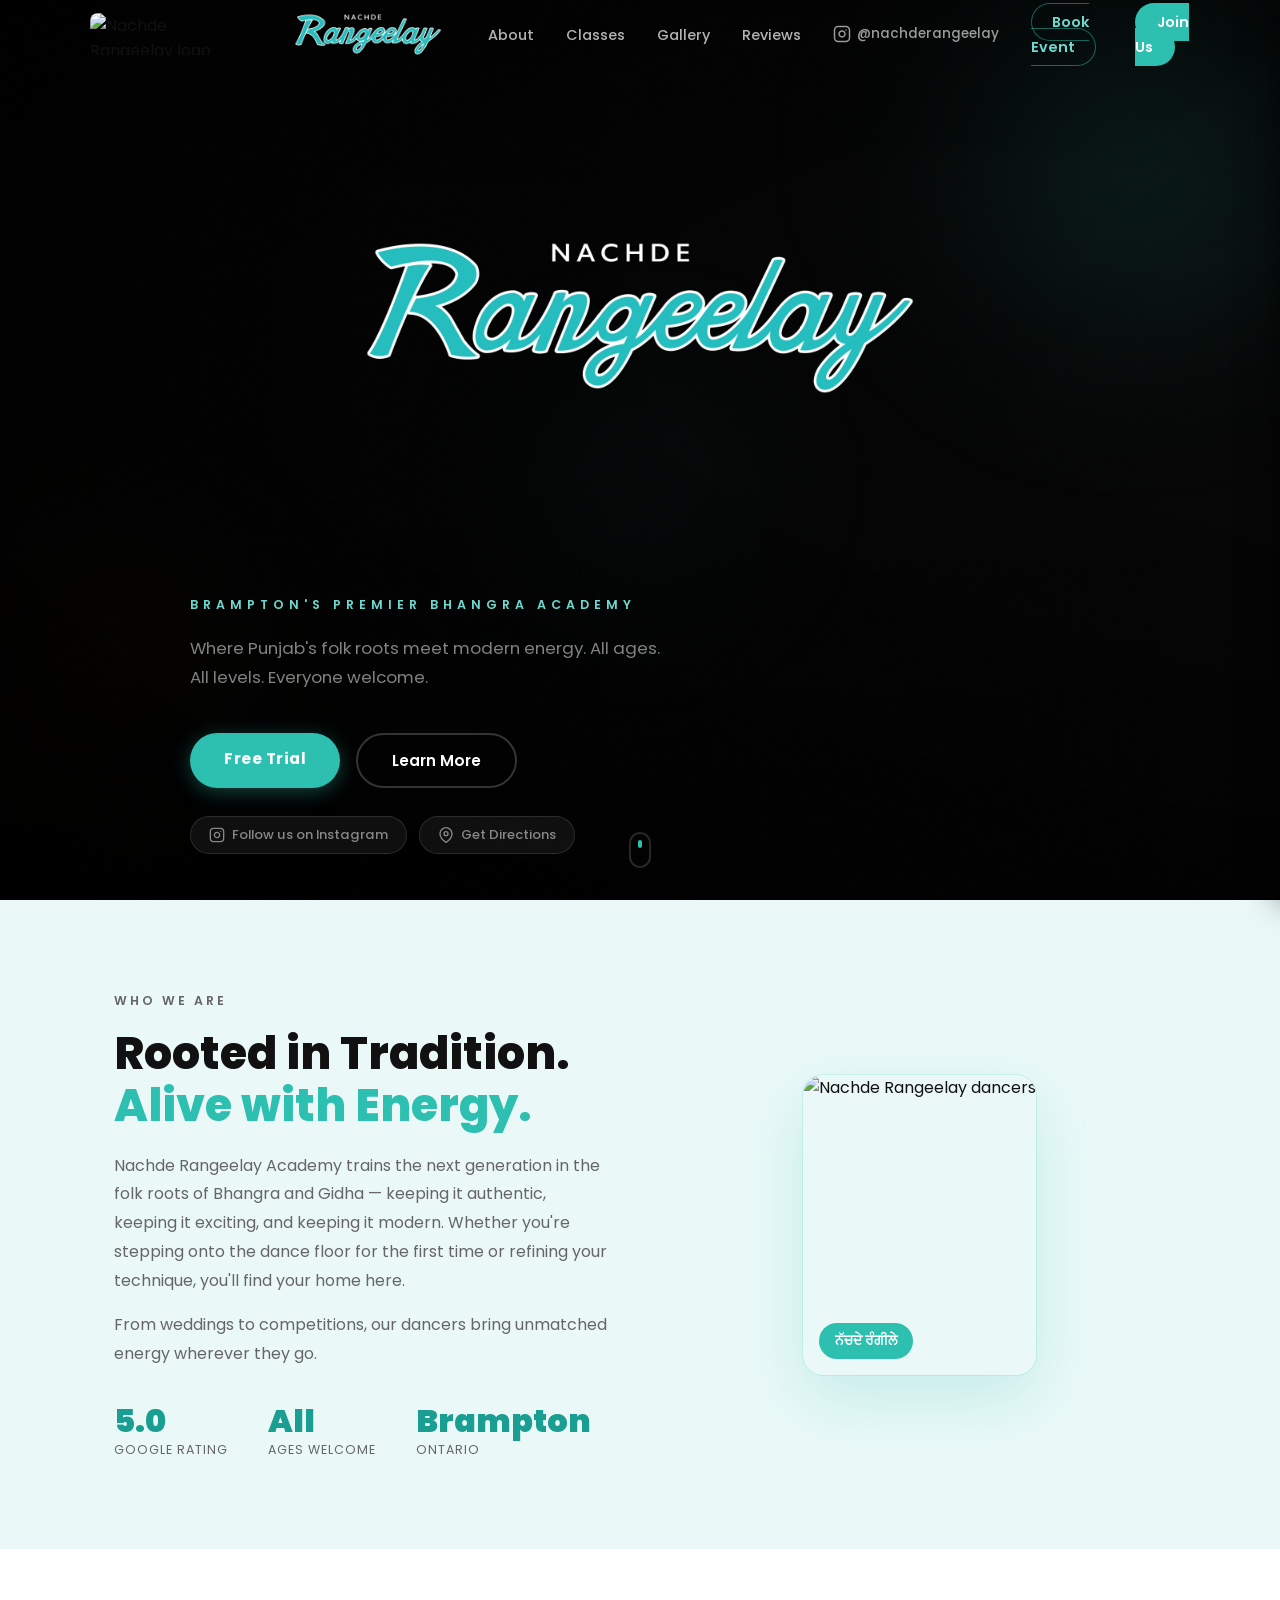
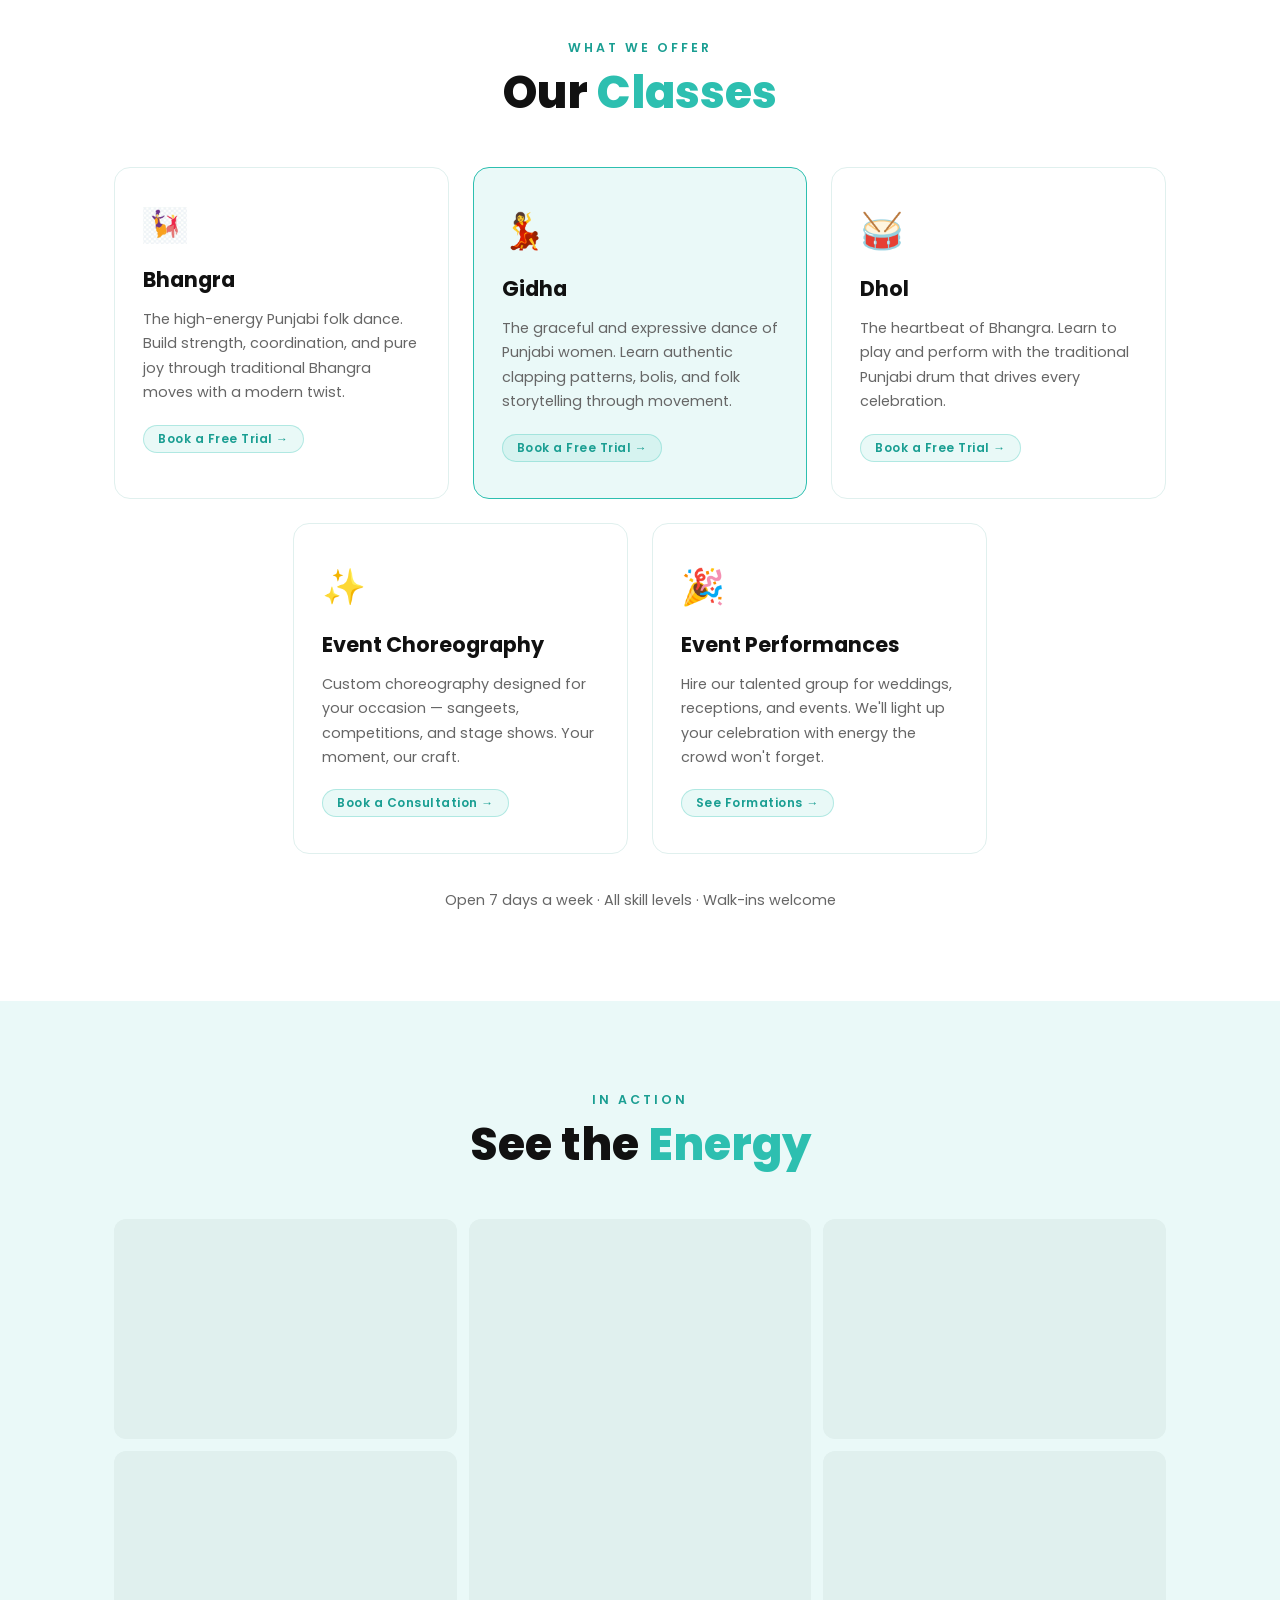
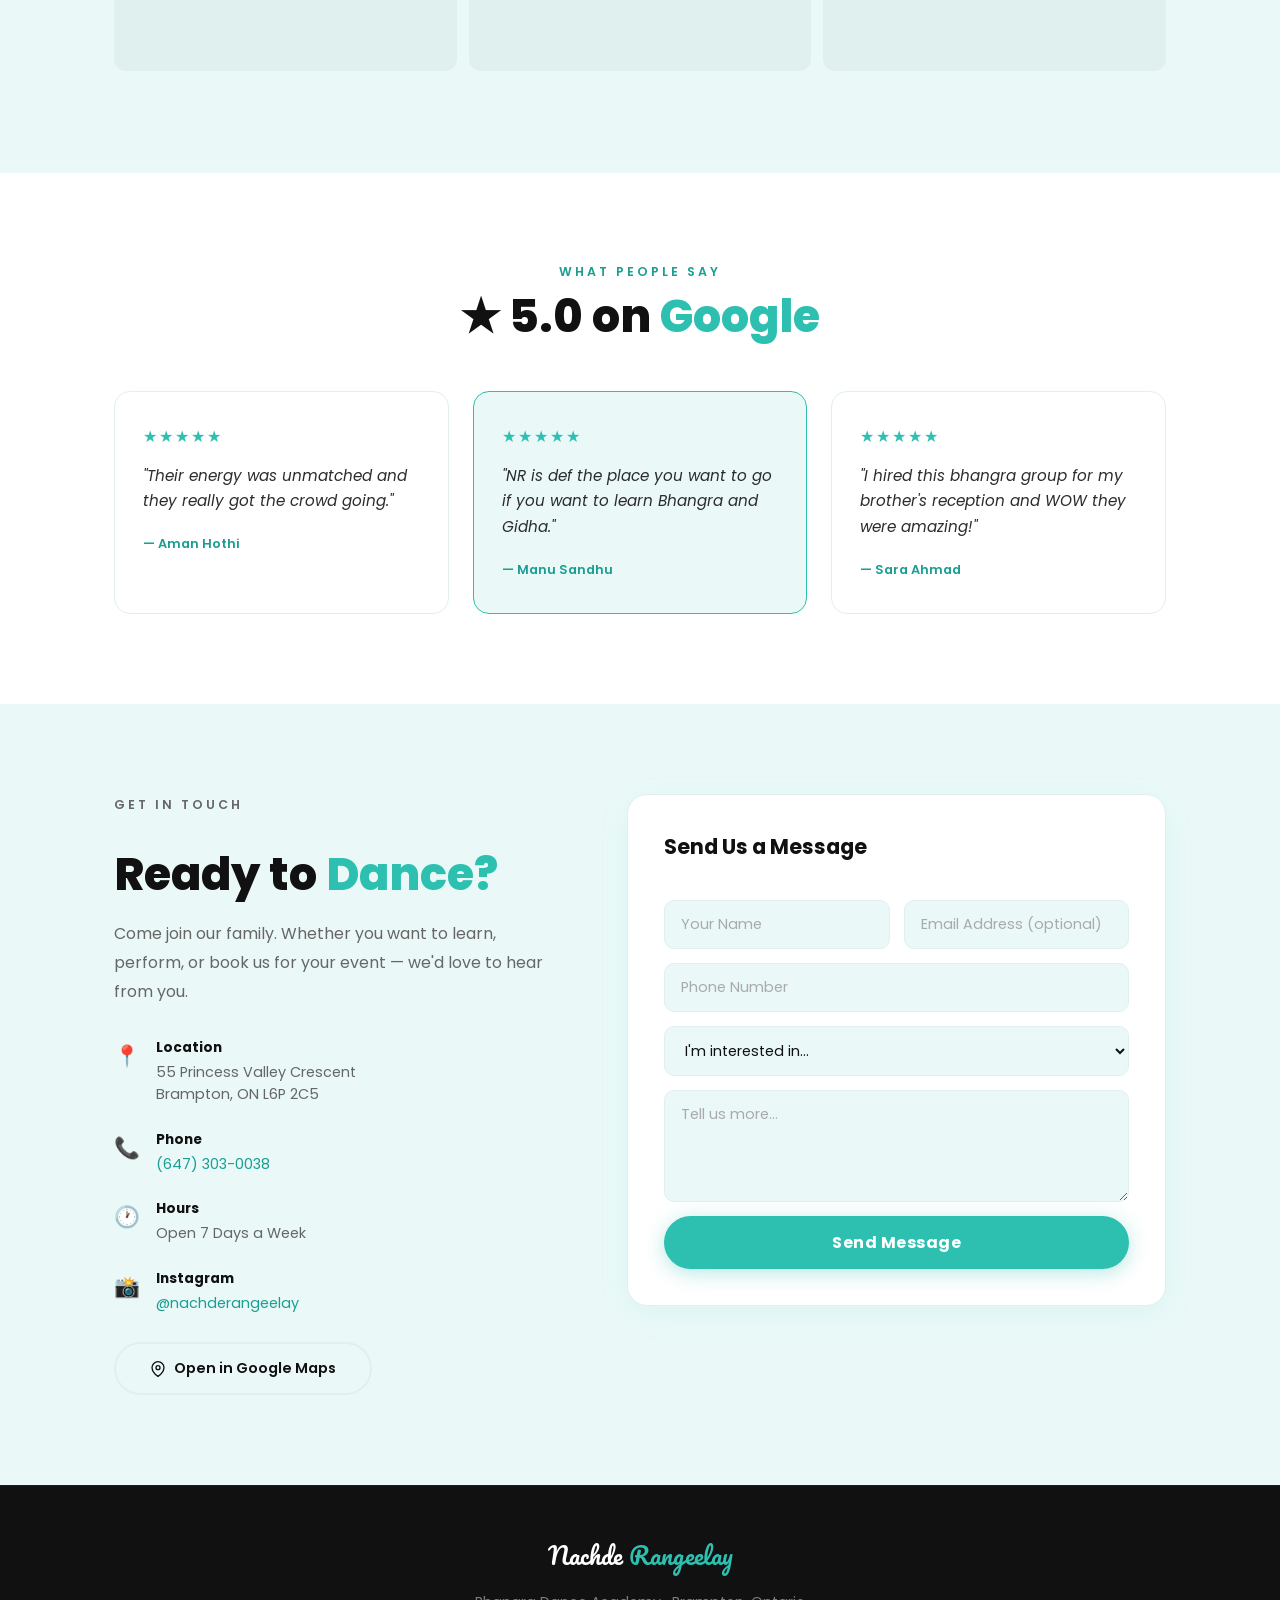
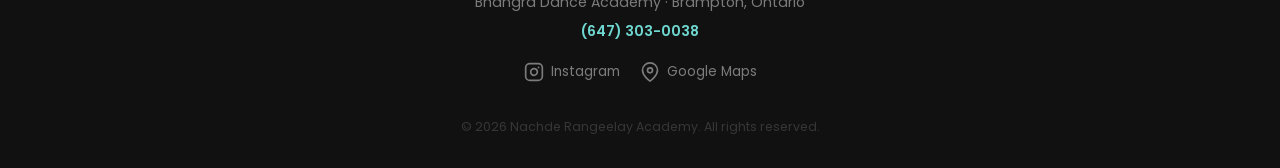
==== commit b1a1f0a1: "Add 5-card classes grid with Dhol and Event Choreography, bhangra PNG icon - Expand classes section " ====
--- a/index.html
+++ b/index.html
@@ -4,7 +4,7 @@
   <meta charset="UTF-8" />
   <meta name="viewport" content="width=device-width, initial-scale=1.0" />
   <title>Nachde Rangeelay | Bhangra Dance Academy</title>
-  <link rel="stylesheet" href="styles.css?v=10" />
+  <link rel="stylesheet" href="styles.css?v=11" />
   <link href="https://fonts.googleapis.com/css2?family=Poppins:wght@300;400;600;700;900&family=Pacifico&display=swap" rel="stylesheet" />
 </head>
 <body>
@@ -129,7 +129,7 @@
       <h2 class="center">Our <span class="accent">Classes</span></h2>
       <div class="classes-grid">
         <a href="https://docs.google.com/forms/d/e/1FAIpQLSc8lPQuBYoUw6iVgMIzVZZTvxzFhKl6McEkLnwdvBwr0RAa0A/viewform" target="_blank" rel="noopener" class="class-card class-card-link">
-          <div class="class-icon">🥁</div>
+          <div class="class-icon"><img src="images/bhangra-icon.png.png" alt="Bhangra" /></div>
           <h3>Bhangra</h3>
           <p>The high-energy Punjabi folk dance. Build strength, coordination, and pure joy through traditional Bhangra moves with a modern twist.</p>
           <span class="class-badge">Book a Free Trial →</span>
@@ -139,6 +139,18 @@
           <h3>Gidha</h3>
           <p>The graceful and expressive dance of Punjabi women. Learn authentic clapping patterns, bolis, and folk storytelling through movement.</p>
           <span class="class-badge">Book a Free Trial →</span>
+        </a>
+        <a href="https://docs.google.com/forms/d/e/1FAIpQLSc8lPQuBYoUw6iVgMIzVZZTvxzFhKl6McEkLnwdvBwr0RAa0A/viewform" target="_blank" rel="noopener" class="class-card class-card-link">
+          <div class="class-icon">🥁</div>
+          <h3>Dhol</h3>
+          <p>The heartbeat of Bhangra. Learn to play and perform with the traditional Punjabi drum that drives every celebration.</p>
+          <span class="class-badge">Book a Free Trial →</span>
+        </a>
+        <a href="https://docs.google.com/forms/d/e/1FAIpQLSc8lPQuBYoUw6iVgMIzVZZTvxzFhKl6McEkLnwdvBwr0RAa0A/viewform" target="_blank" rel="noopener" class="class-card class-card-link">
+          <div class="class-icon">✨</div>
+          <h3>Event Choreography</h3>
+          <p>Custom choreography designed for your occasion — sangeets, competitions, and stage shows. Your moment, our craft.</p>
+          <span class="class-badge">Book a Consultation →</span>
         </a>
         <a href="hire.html" class="class-card class-card-link">
           <div class="class-icon">🎉</div>
--- a/styles.css
+++ b/styles.css
@@ -614,10 +614,16 @@
 
 .classes-grid {
   display: grid;
-  grid-template-columns: repeat(3, 1fr);
+  grid-template-columns: repeat(6, 1fr);
   gap: 24px;
   margin-top: 48px;
 }
+
+.classes-grid > *:nth-child(1) { grid-column: 1 / 3; }
+.classes-grid > *:nth-child(2) { grid-column: 3 / 5; }
+.classes-grid > *:nth-child(3) { grid-column: 5 / 7; }
+.classes-grid > *:nth-child(4) { grid-column: 2 / 4; }
+.classes-grid > *:nth-child(5) { grid-column: 4 / 6; }
 
 .class-card {
   background: var(--white);
@@ -643,6 +649,7 @@
 }
 
 .class-icon { font-size: 2.2rem; margin-bottom: 16px; }
+.class-icon img { width: 44px; height: 44px; object-fit: contain; display: block; }
 
 .class-card h3 { font-size: 1.3rem; font-weight: 700; margin-bottom: 12px; color: var(--ink); }
 .class-card p { color: var(--muted); font-size: 0.9rem; line-height: 1.7; margin-bottom: 20px; }
@@ -926,6 +933,7 @@
 
   .classes-grid,
   .reviews-grid { grid-template-columns: 1fr; }
+  .classes-grid > * { grid-column: auto; }
 
   .gallery-grid {
     grid-template-columns: 1fr 1fr;
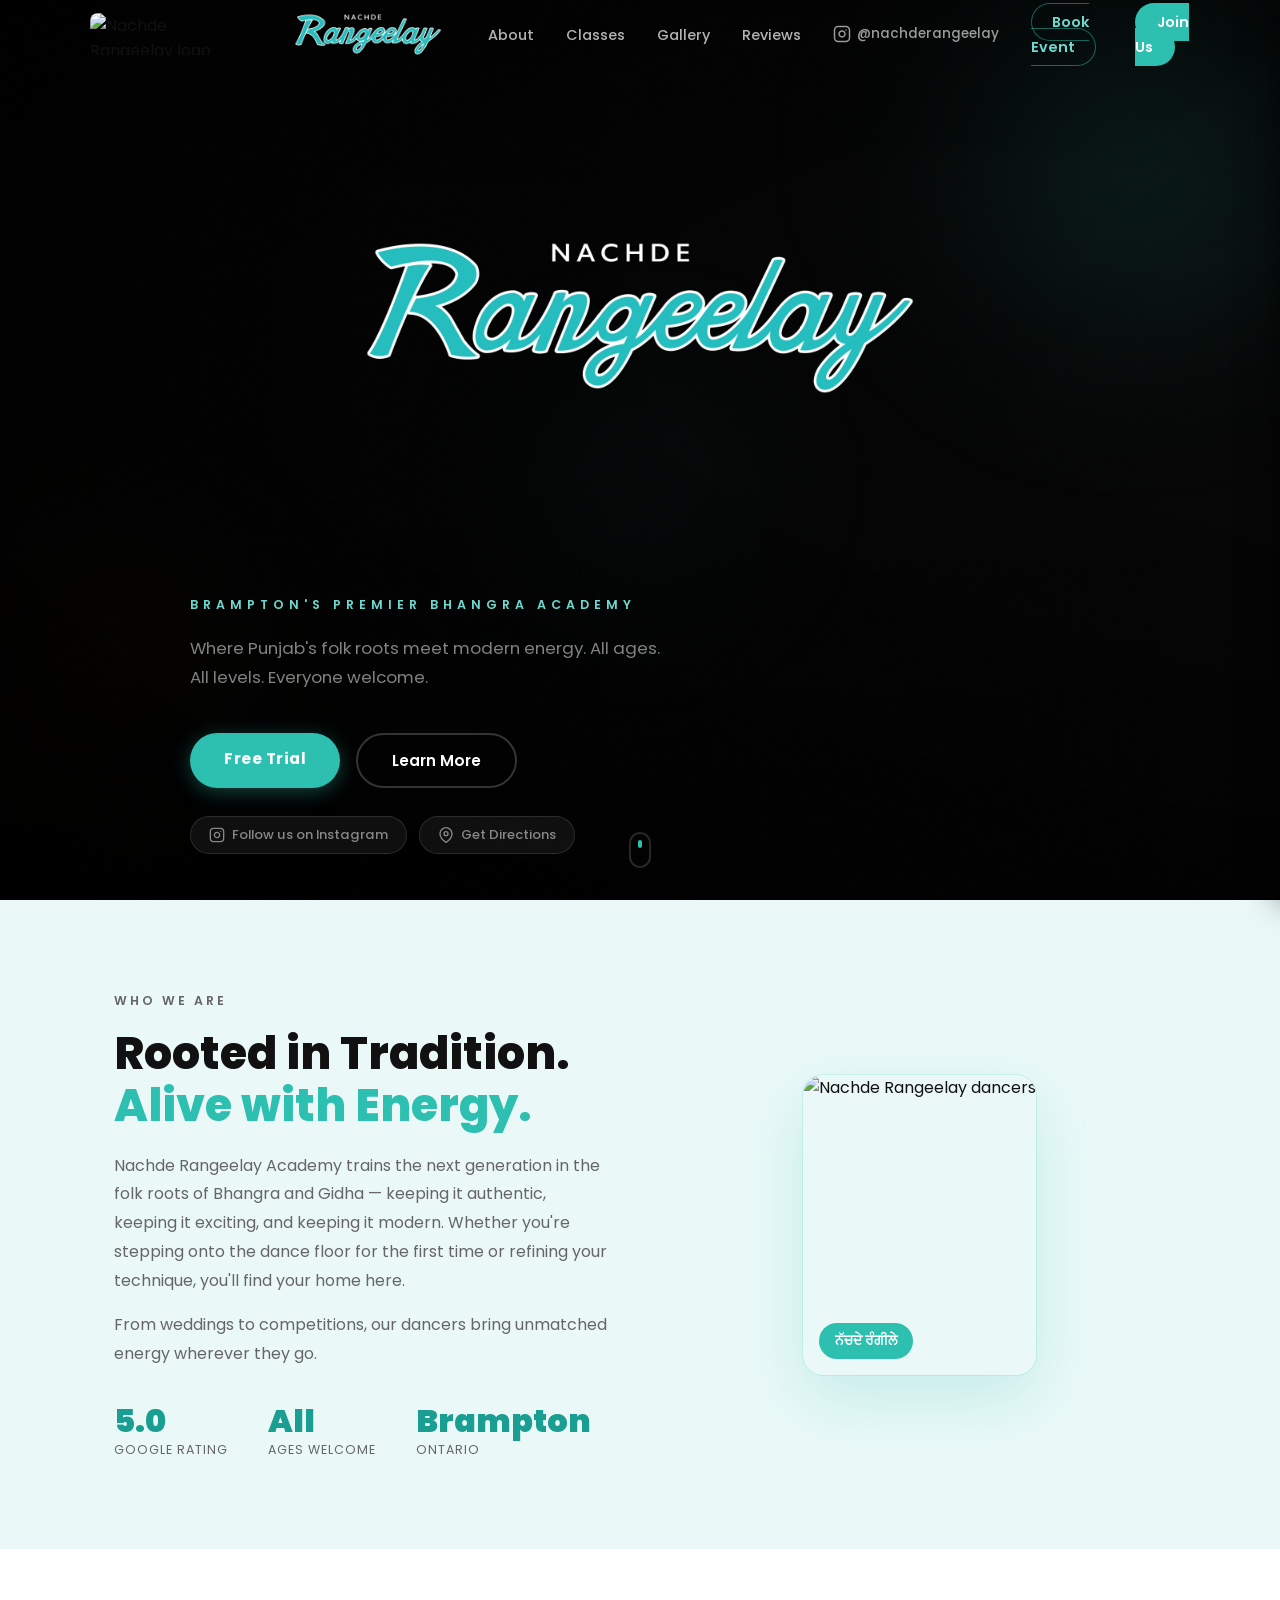
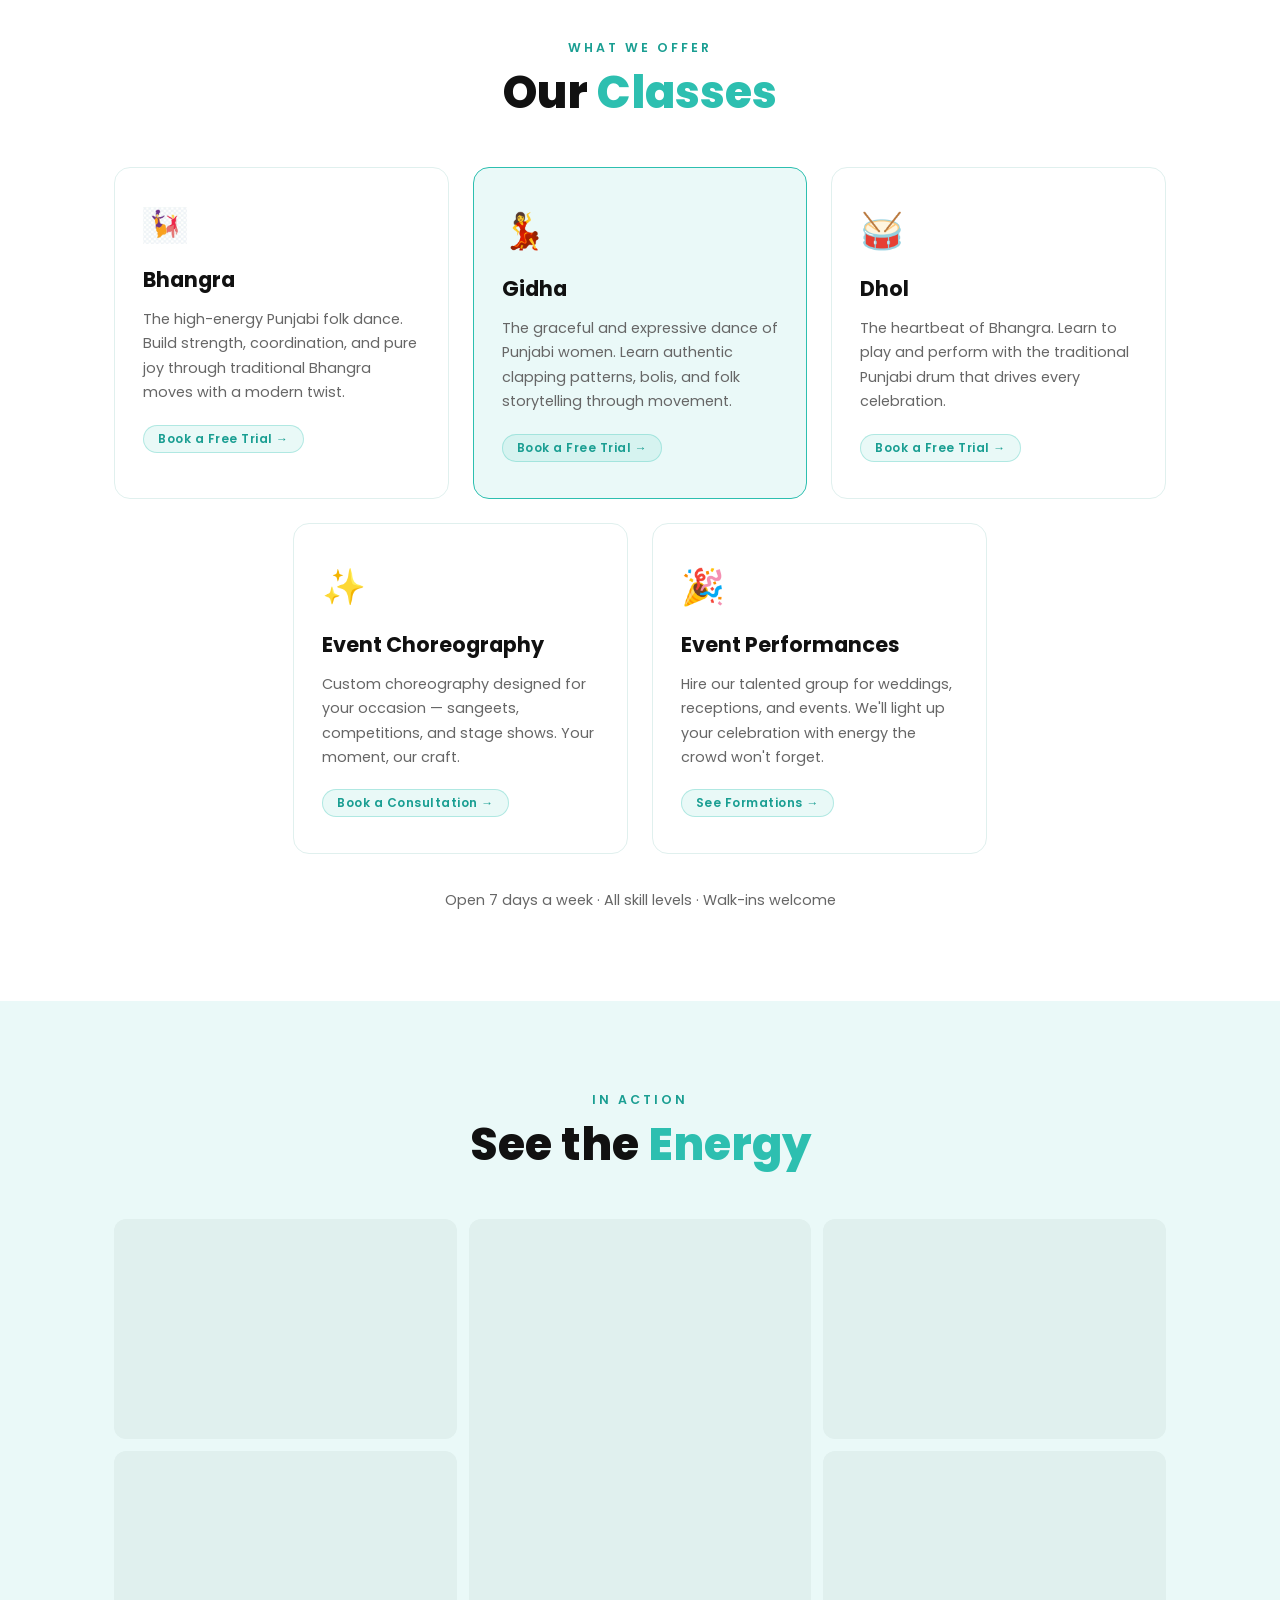
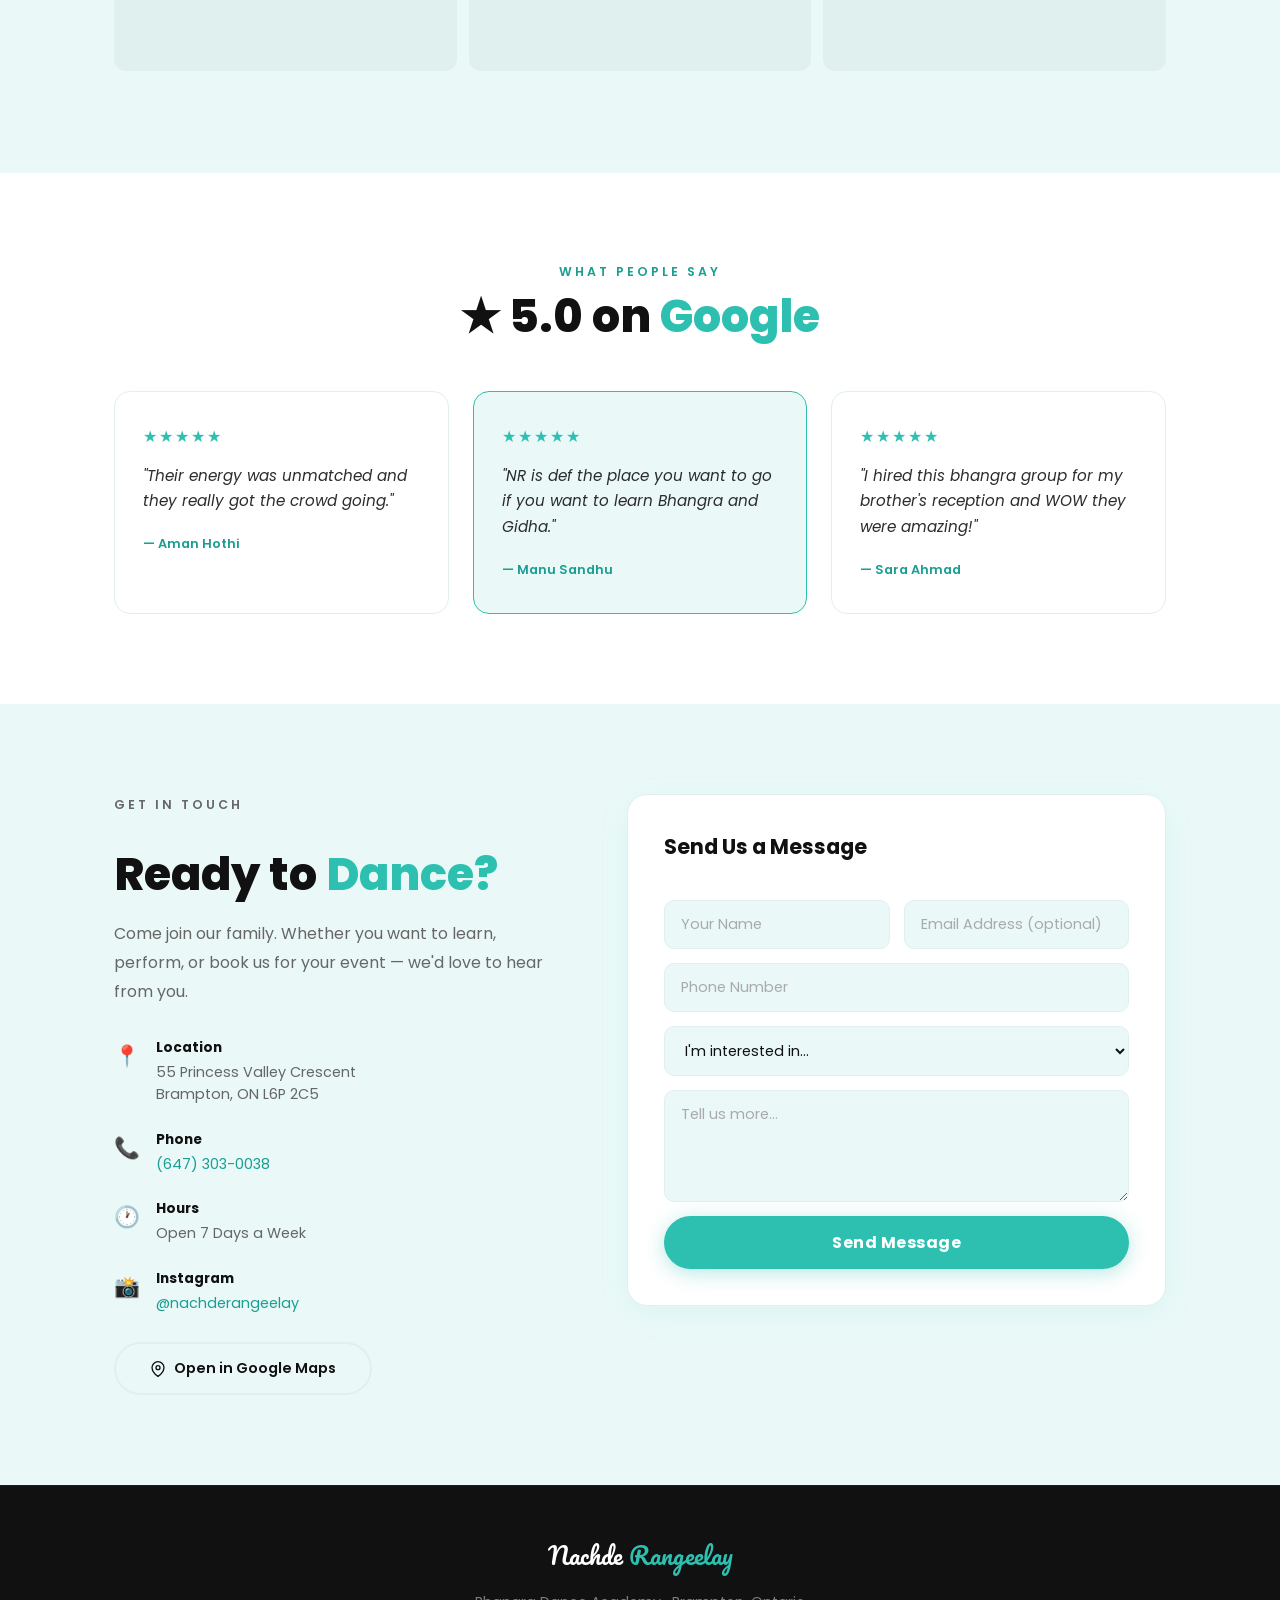
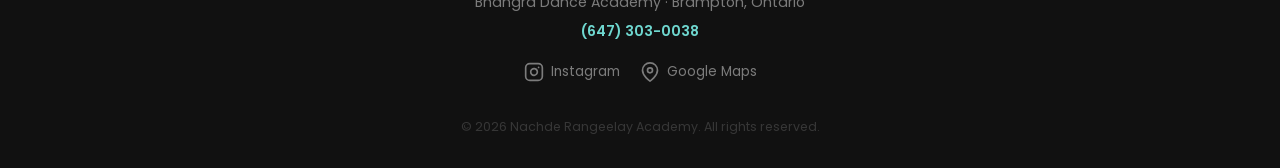
==== commit 3daa412f: "Fix mobile classes grid layout — Bhangra centered, Dhol/Gidha top row Co-Authored-By: Claude Sonnet " ====
--- a/index.html
+++ b/index.html
@@ -4,7 +4,7 @@
   <meta charset="UTF-8" />
   <meta name="viewport" content="width=device-width, initial-scale=1.0" />
   <title>Nachde Rangeelay | Bhangra Dance Academy</title>
-  <link rel="stylesheet" href="styles.css?v=11" />
+  <link rel="stylesheet" href="styles.css?v=12" />
   <link href="https://fonts.googleapis.com/css2?family=Poppins:wght@300;400;600;700;900&family=Pacifico&display=swap" rel="stylesheet" />
 </head>
 <body>
--- a/styles.css
+++ b/styles.css
@@ -649,7 +649,7 @@
 }
 
 .class-icon { font-size: 2.2rem; margin-bottom: 16px; }
-.class-icon img { width: 44px; height: 44px; object-fit: contain; display: block; }
+.class-icon img { width: 44px; height: 44px; object-fit: contain; display: block; mix-blend-mode: multiply; }
 
 .class-card h3 { font-size: 1.3rem; font-weight: 700; margin-bottom: 12px; color: var(--ink); }
 .class-card p { color: var(--muted); font-size: 0.9rem; line-height: 1.7; margin-bottom: 20px; }
@@ -931,9 +931,16 @@
   .about-visual { order: -1; }
   .about-photo { max-width: 100%; height: 220px; }
 
-  .classes-grid,
+  .classes-grid {
+    grid-template-columns: repeat(2, 1fr);
+  }
+  .classes-grid > *:nth-child(1) { grid-column: 1 / -1; grid-row: 2; } /* Bhangra: center, full width */
+  .classes-grid > *:nth-child(2) { grid-column: 2;      grid-row: 1; } /* Gidha: top right */
+  .classes-grid > *:nth-child(3) { grid-column: 1;      grid-row: 1; } /* Dhol: top left */
+  .classes-grid > *:nth-child(4) { grid-column: 1;      grid-row: 3; } /* Choreo: bottom left */
+  .classes-grid > *:nth-child(5) { grid-column: 2;      grid-row: 3; } /* Perf: bottom right */
+
   .reviews-grid { grid-template-columns: 1fr; }
-  .classes-grid > * { grid-column: auto; }
 
   .gallery-grid {
     grid-template-columns: 1fr 1fr;
@@ -967,6 +974,11 @@
 
   section { padding: 64px 0; }
 
+  .classes-grid { gap: 12px; }
+  .class-card { padding: 24px 16px; }
+  .class-card h3 { font-size: 1.1rem; }
+  .class-card p { font-size: 0.85rem; }
+
   .gallery-grid { grid-template-columns: 1fr; grid-auto-rows: 220px; }
   .form-row { grid-template-columns: 1fr; }
   .stats-row { gap: 24px; }
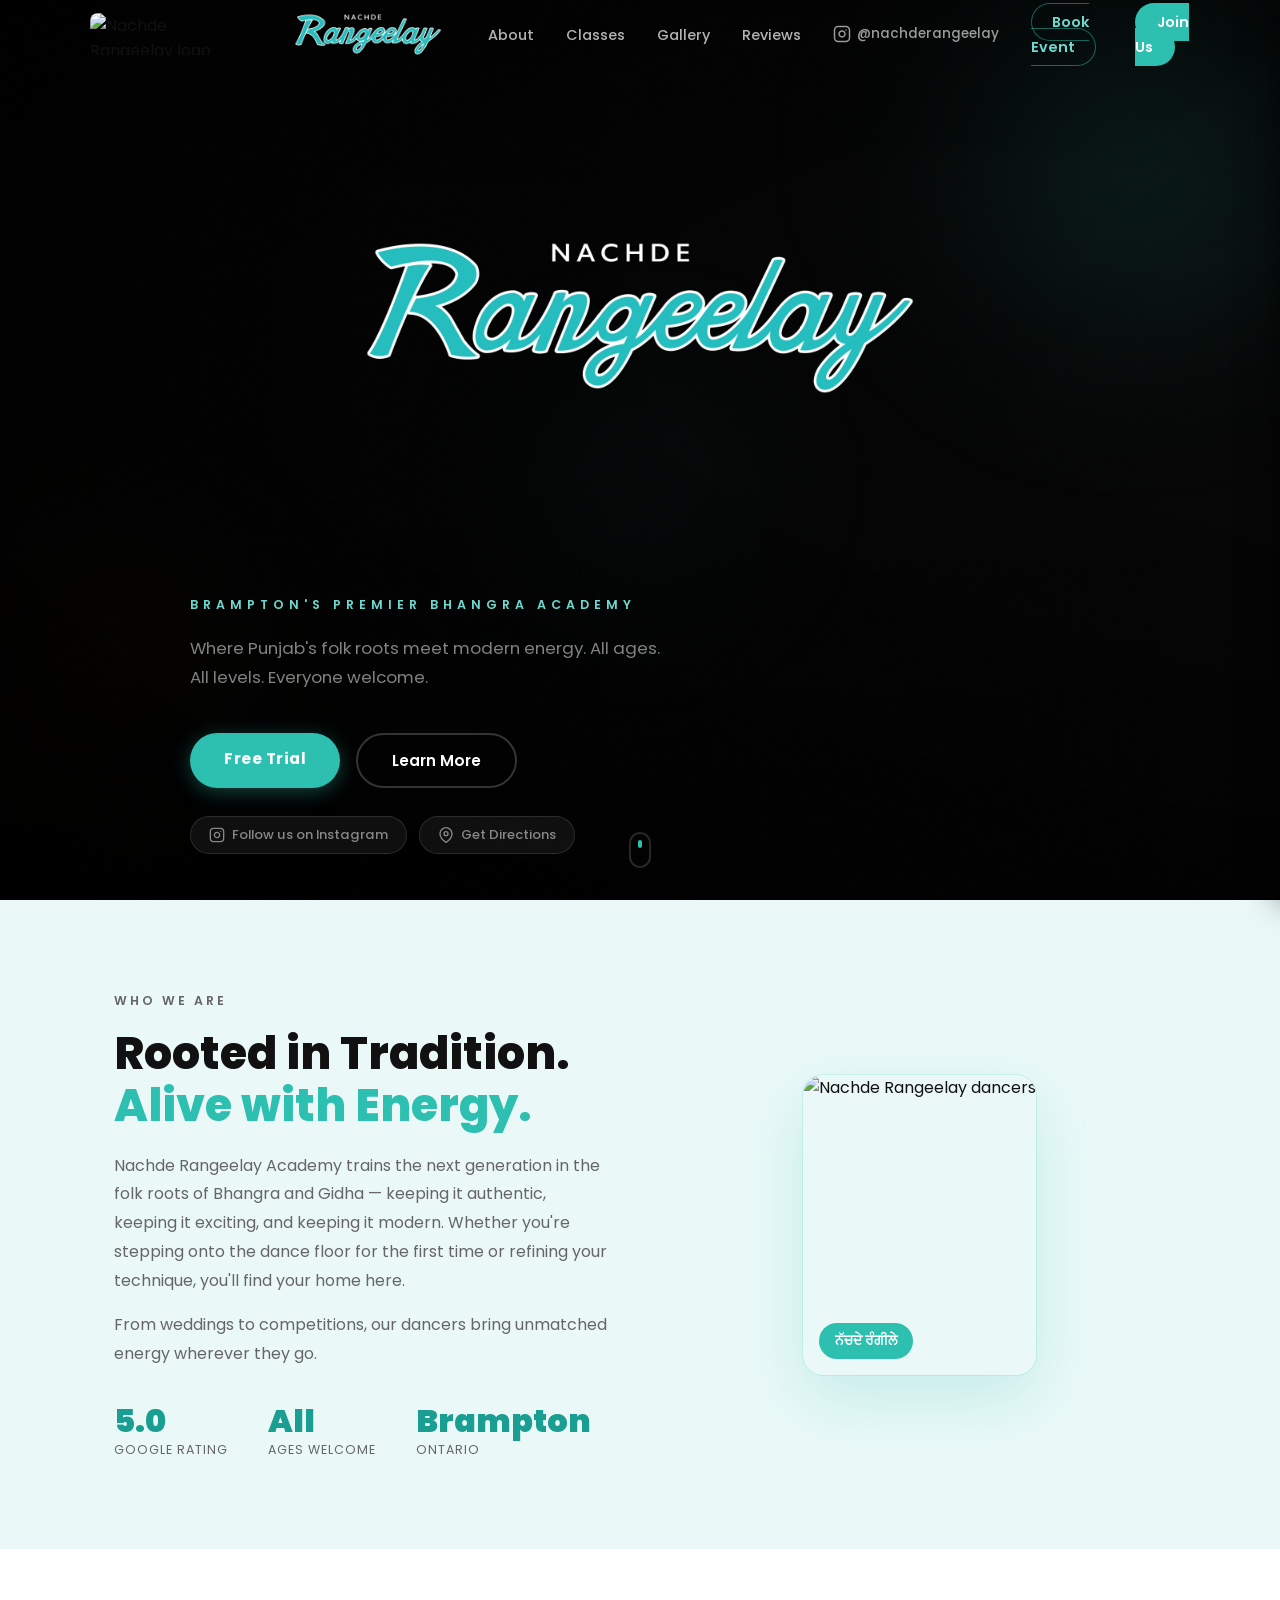
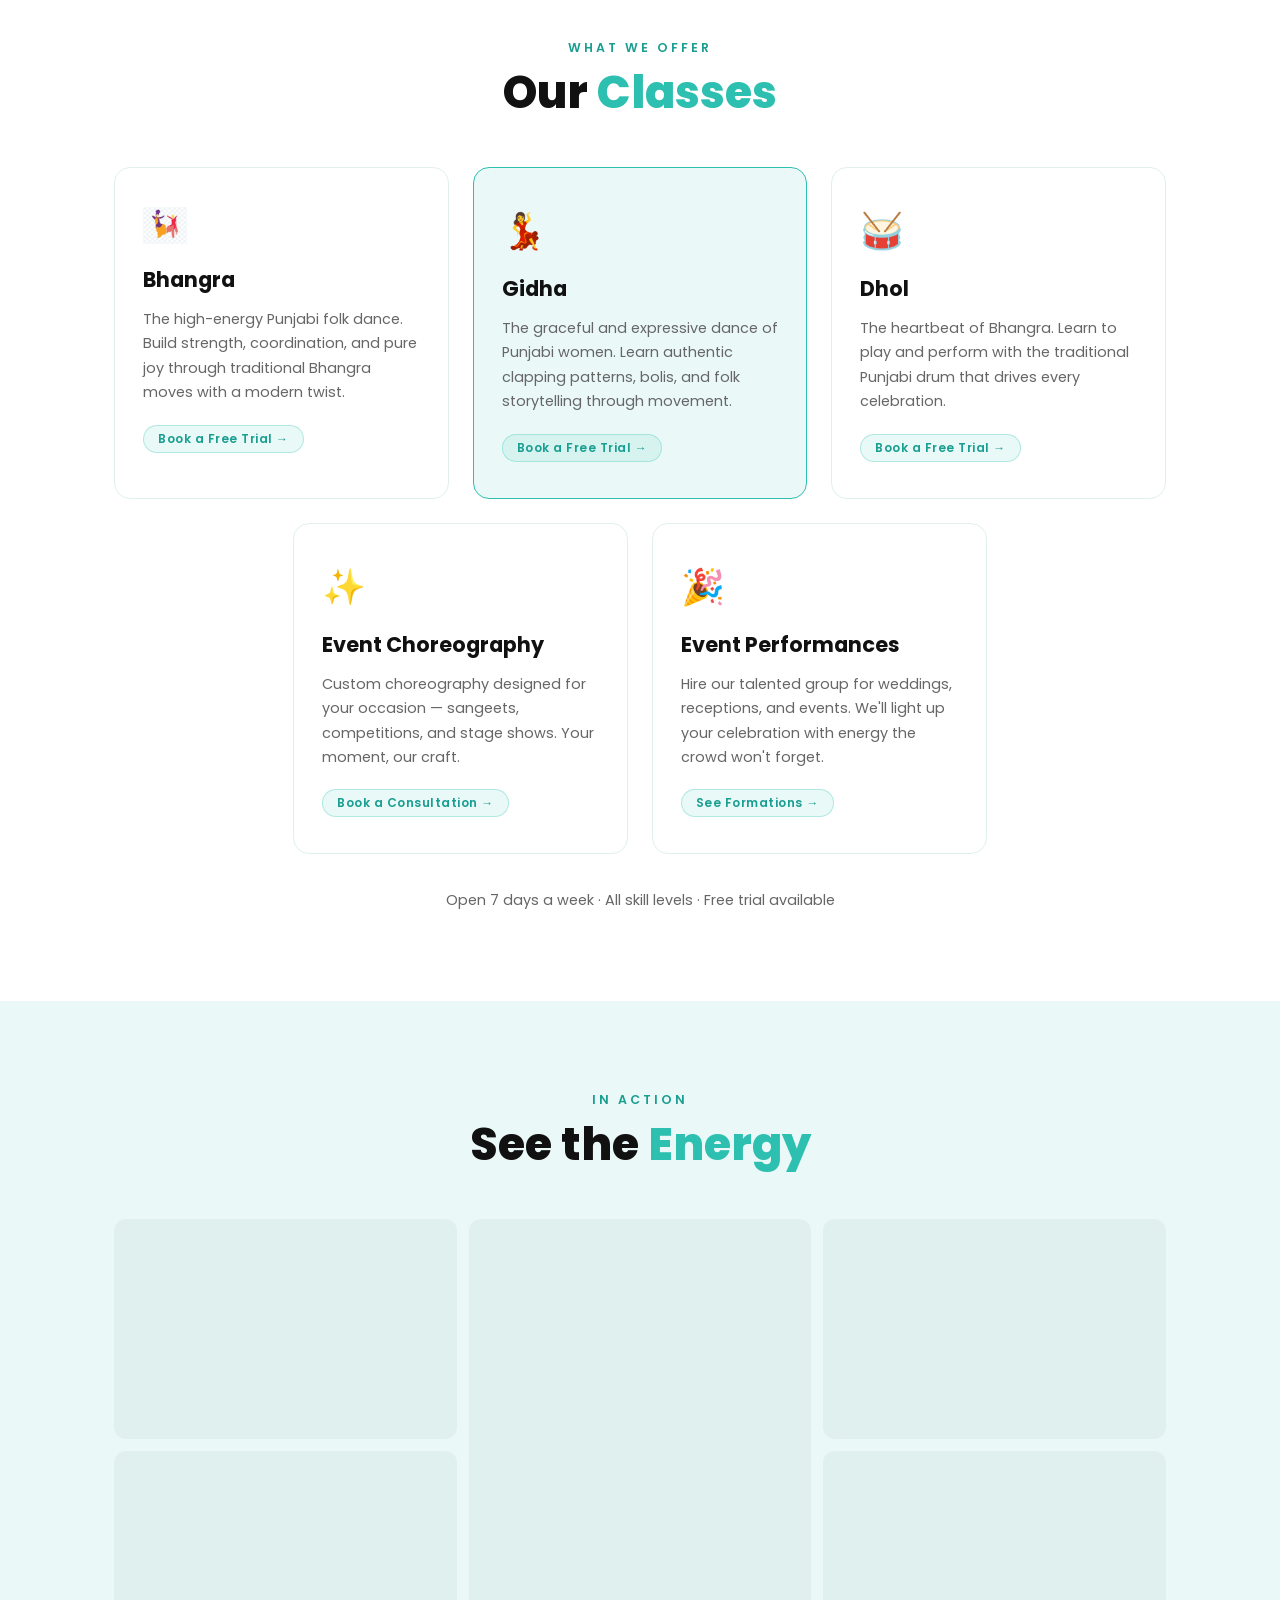
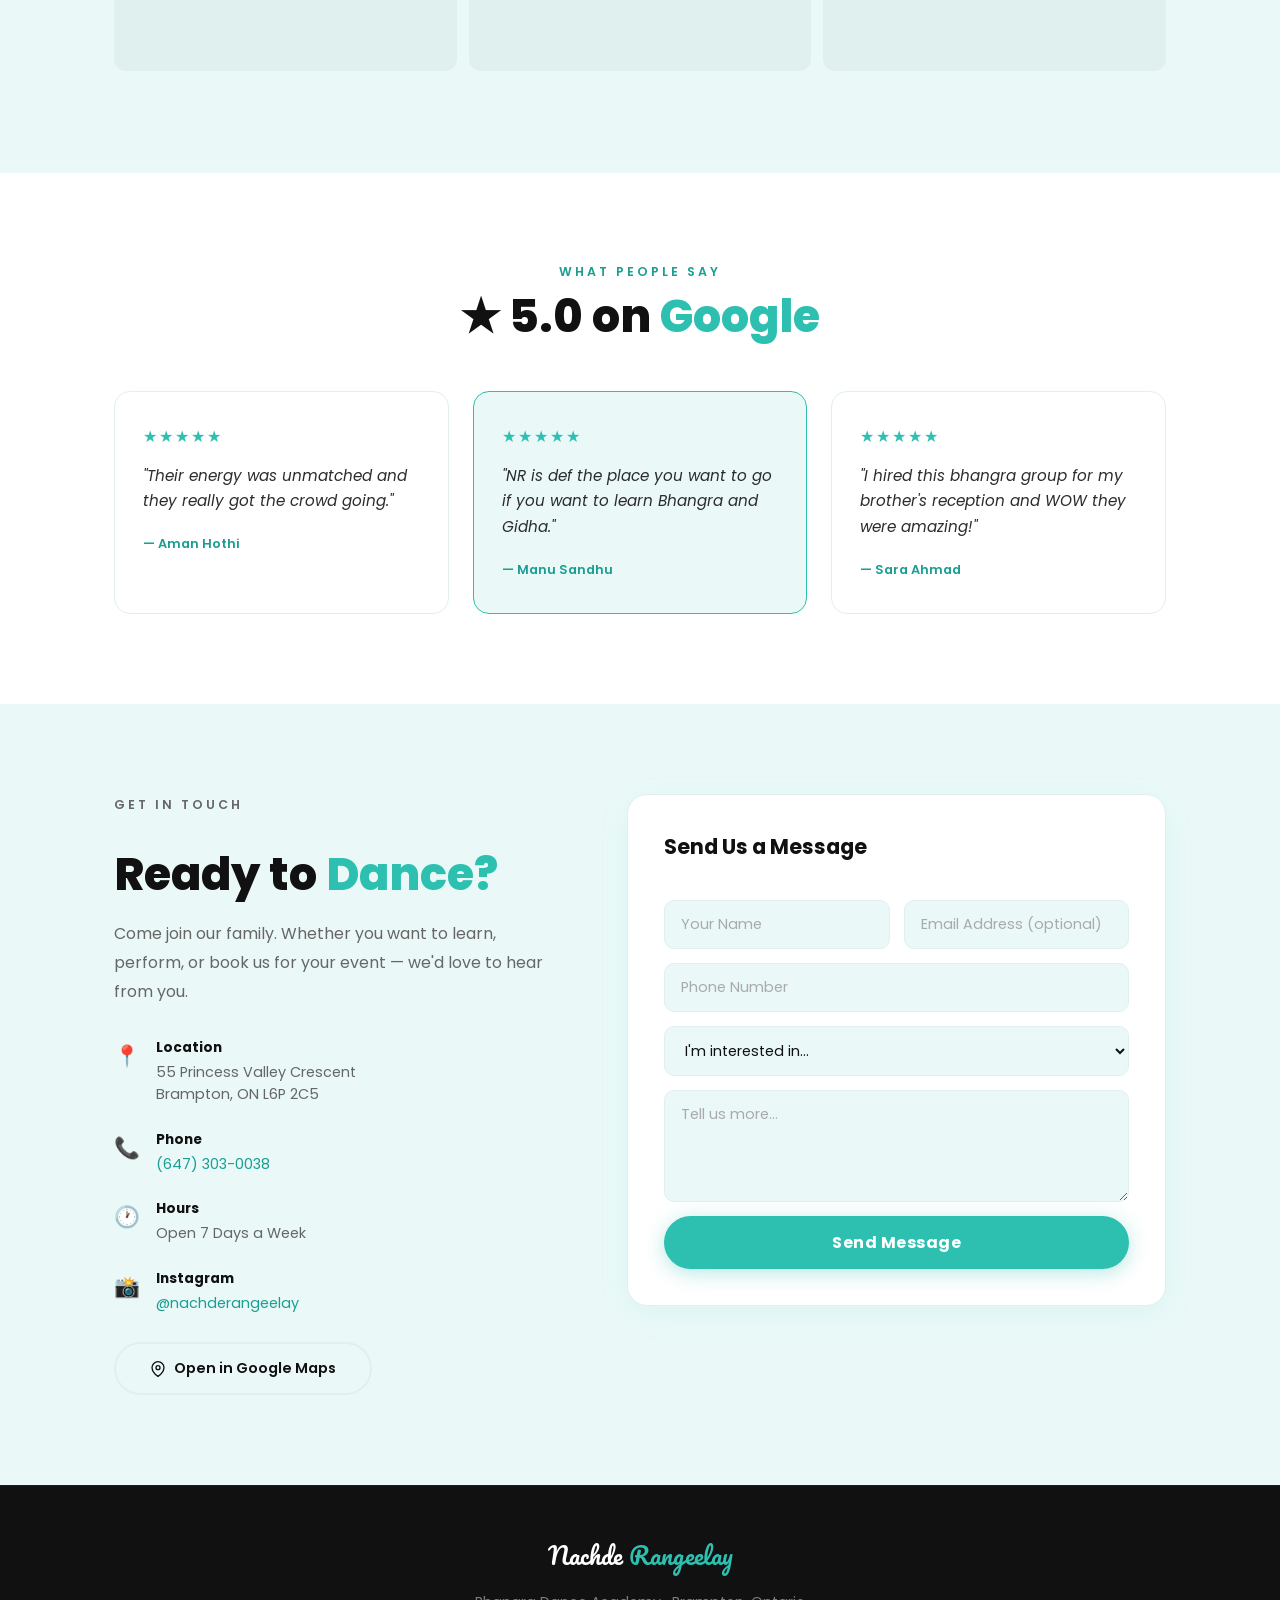
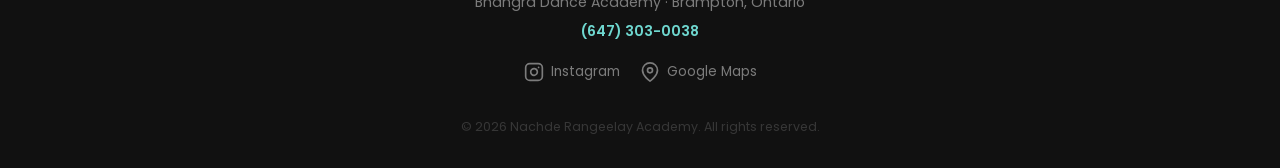
==== commit a66bc0dc: "Update classes note text and add mobile list layout - Replace "Walk-ins welcome" with "Free trial av" ====
--- a/index.html
+++ b/index.html
@@ -4,7 +4,7 @@
   <meta charset="UTF-8" />
   <meta name="viewport" content="width=device-width, initial-scale=1.0" />
   <title>Nachde Rangeelay | Bhangra Dance Academy</title>
-  <link rel="stylesheet" href="styles.css?v=12" />
+  <link rel="stylesheet" href="styles.css?v=13" />
   <link href="https://fonts.googleapis.com/css2?family=Poppins:wght@300;400;600;700;900&family=Pacifico&display=swap" rel="stylesheet" />
 </head>
 <body>
@@ -159,7 +159,7 @@
           <span class="class-badge">See Formations →</span>
         </a>
       </div>
-      <p class="classes-note">Open 7 days a week · All skill levels · Walk-ins welcome</p>
+      <p class="classes-note">Open 7 days a week · All skill levels · Free trial available</p>
     </div>
   </section>
 
--- a/styles.css
+++ b/styles.css
@@ -974,7 +974,15 @@
 
   section { padding: 64px 0; }
 
-  .classes-grid { gap: 12px; }
+  .classes-grid {
+    grid-template-columns: 1fr;
+    gap: 12px;
+  }
+  .classes-grid > *:nth-child(1),
+  .classes-grid > *:nth-child(2),
+  .classes-grid > *:nth-child(3),
+  .classes-grid > *:nth-child(4),
+  .classes-grid > *:nth-child(5) { grid-column: auto; grid-row: auto; }
   .class-card { padding: 24px 16px; }
   .class-card h3 { font-size: 1.1rem; }
   .class-card p { font-size: 0.85rem; }
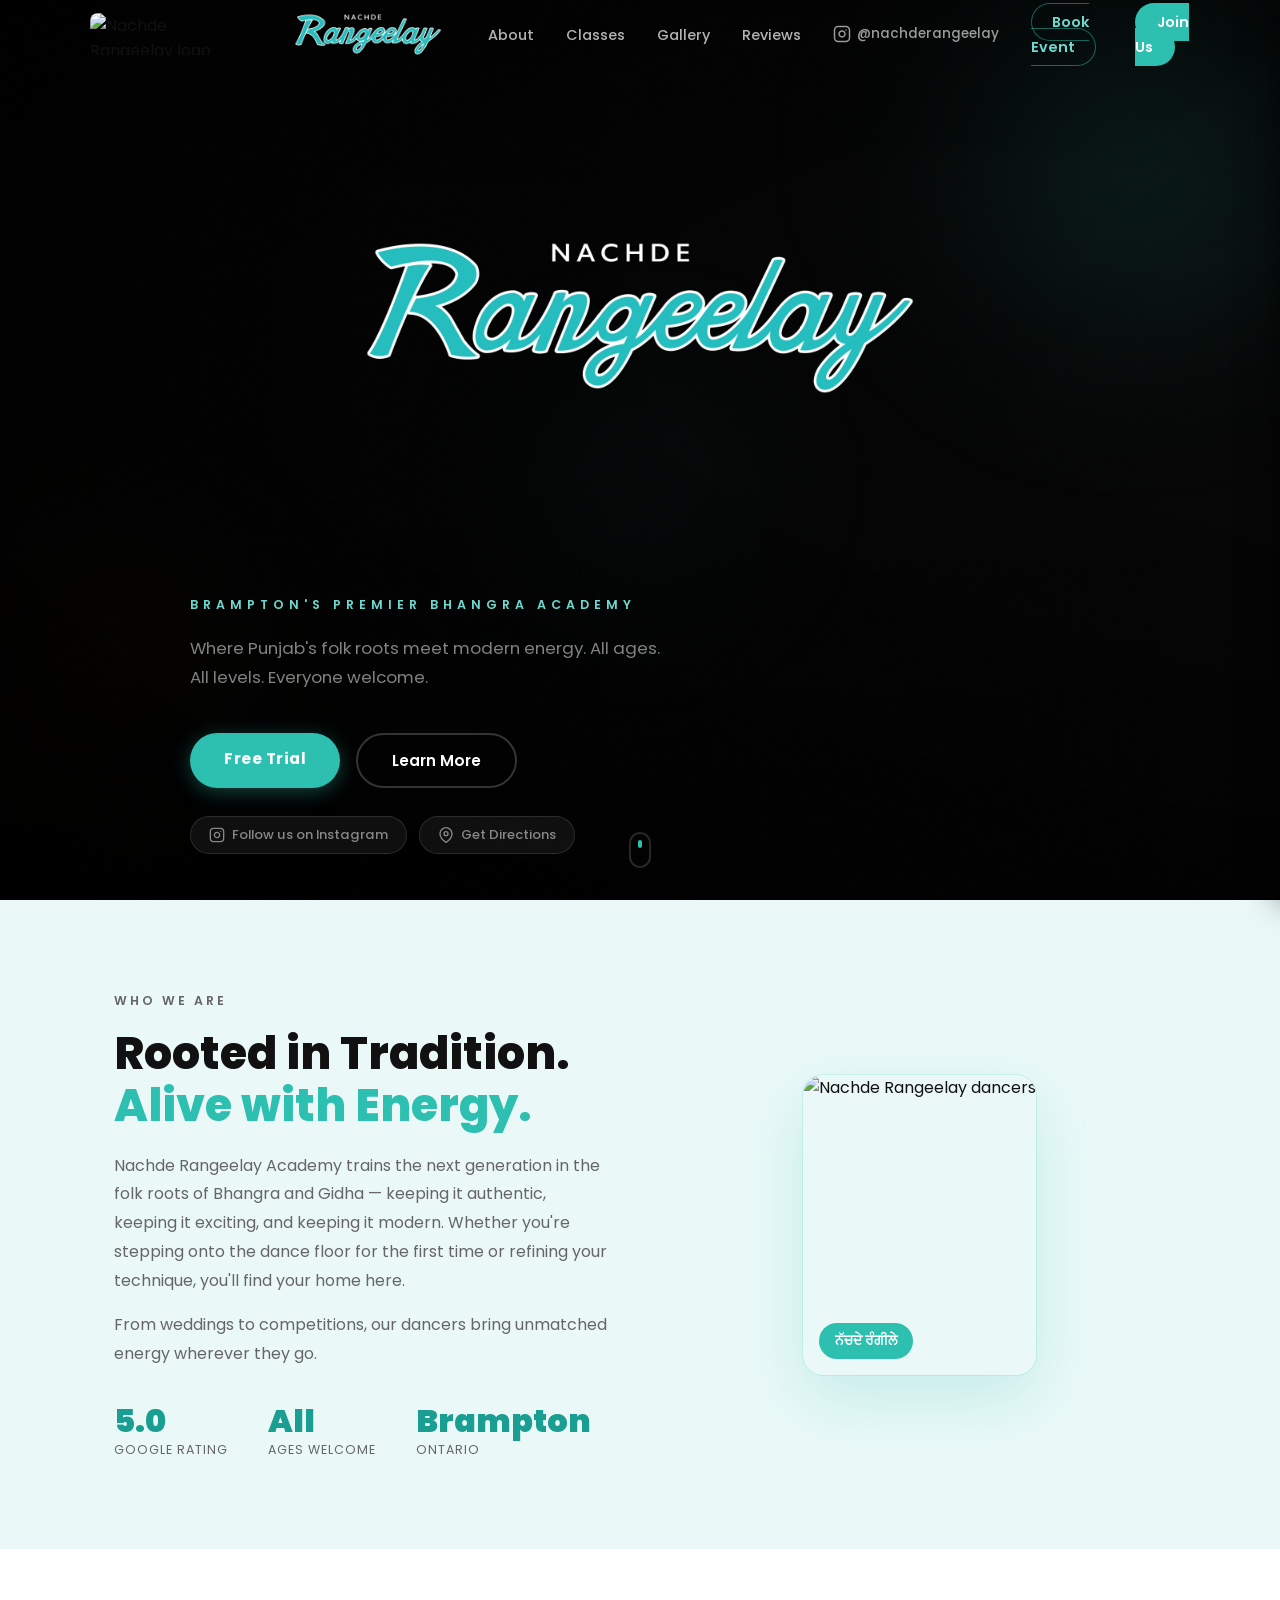
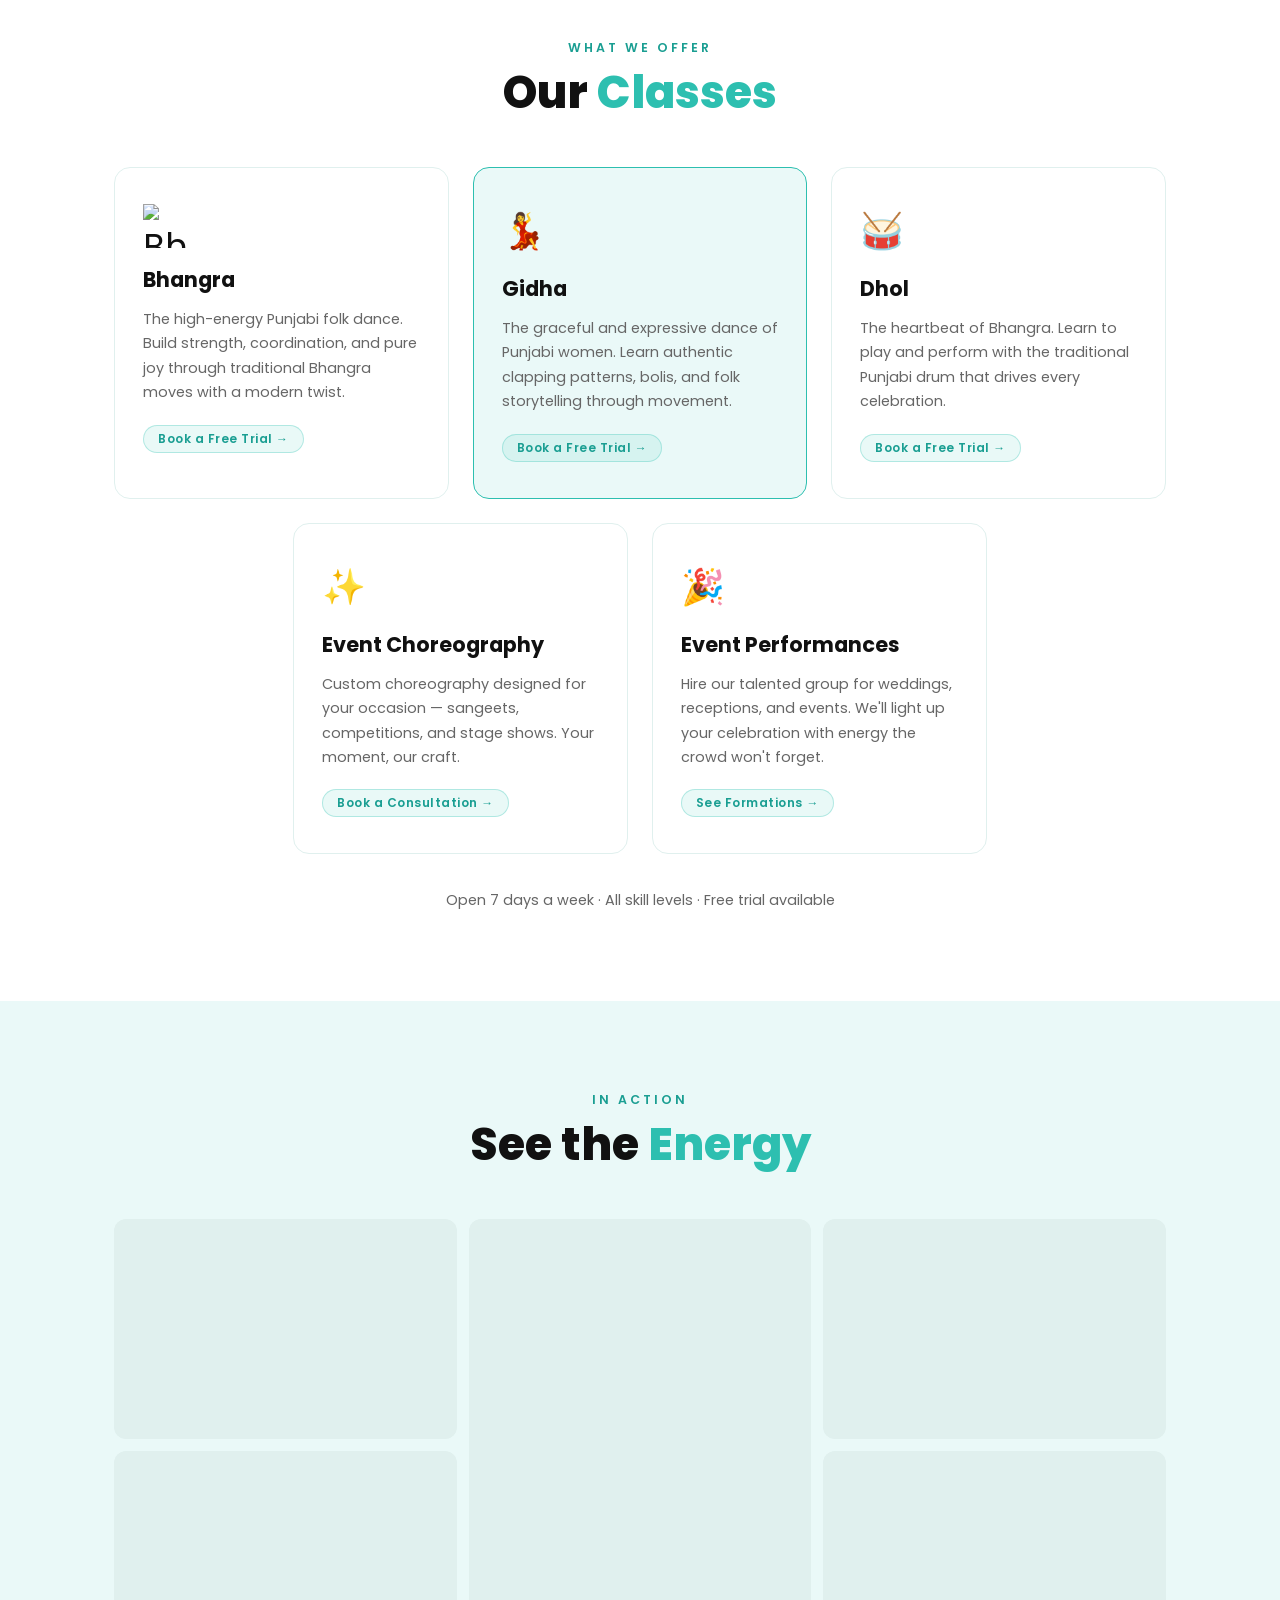
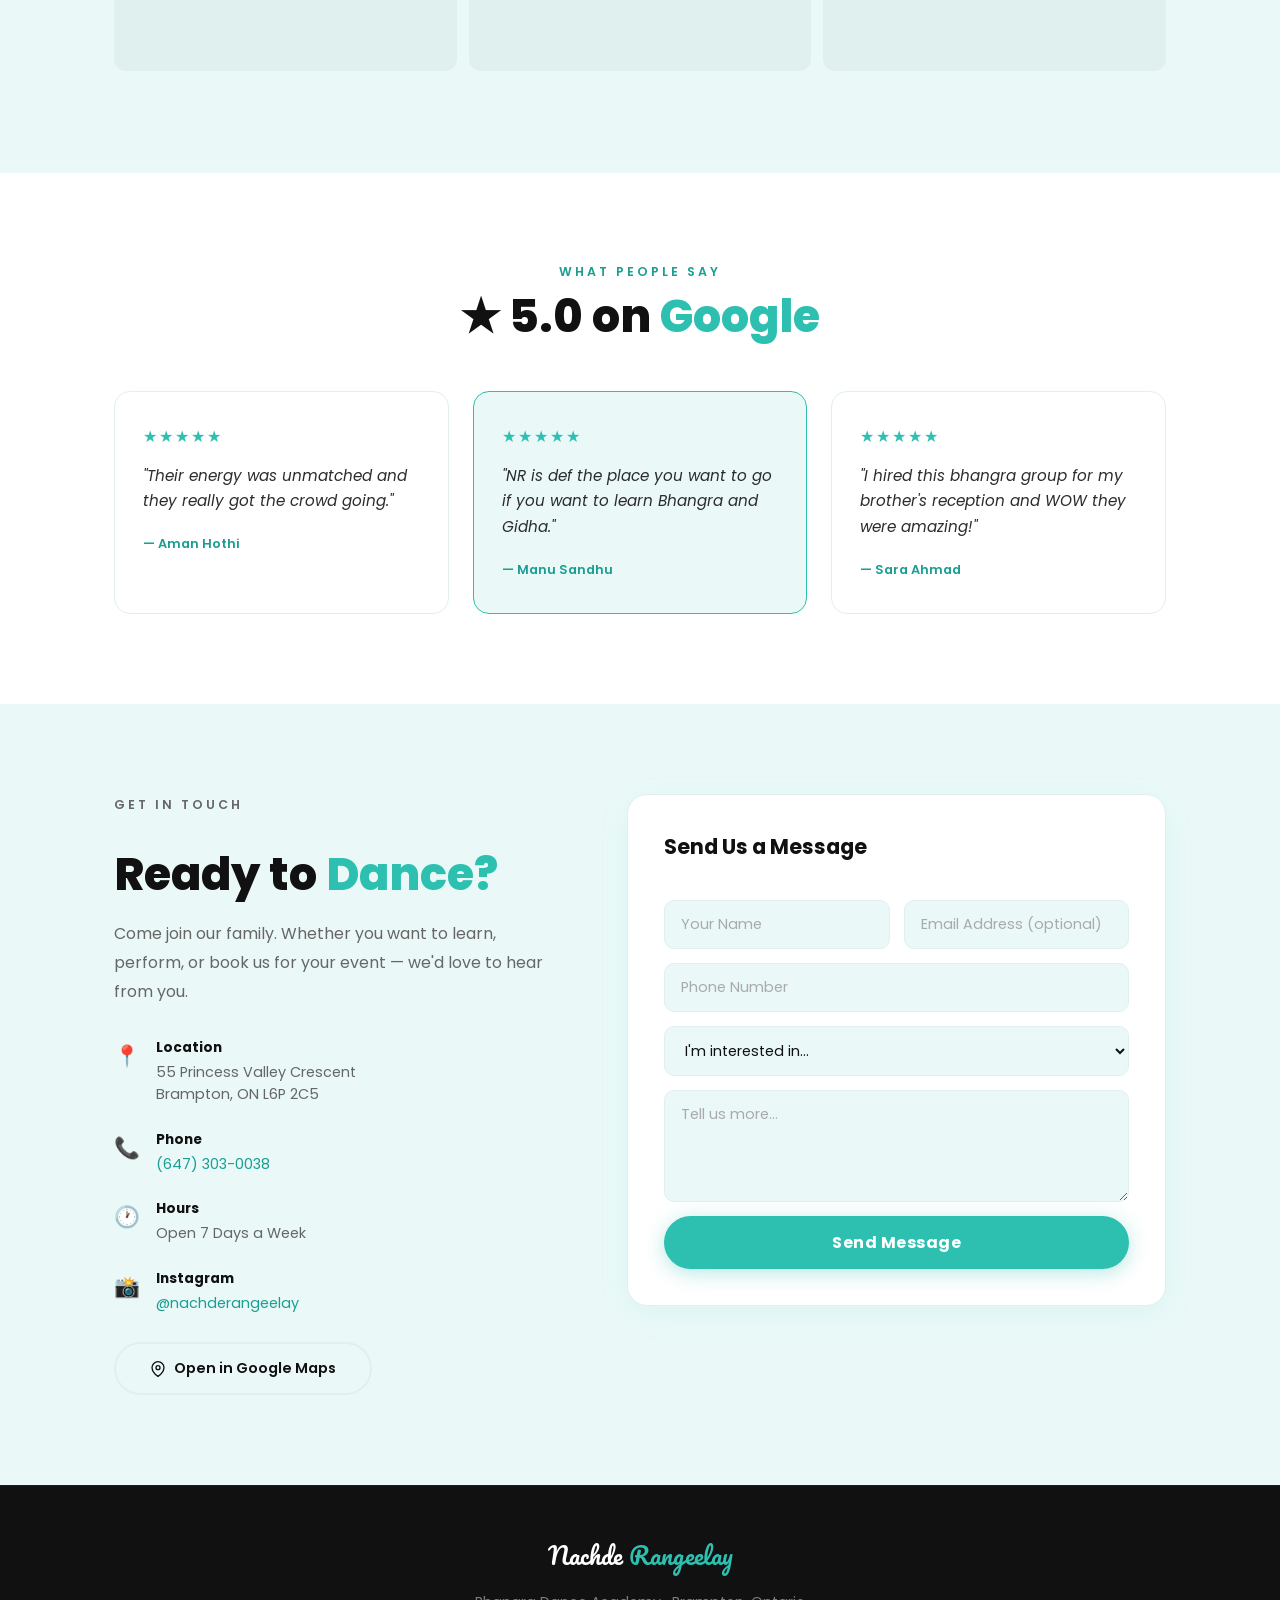
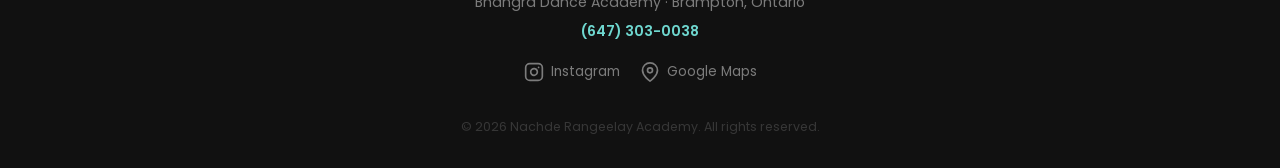
==== commit ac4ba3b4: "Add free trial page with Supabase integration, replace Google Form links" ====
--- a/index.html
+++ b/index.html
@@ -64,7 +64,7 @@
       <p class="hero-tagline">Brampton's Premier Bhangra Academy</p>
       <p class="hero-sub">Where Punjab's folk roots meet modern energy. All ages. All levels. Everyone welcome.</p>
       <div class="hero-btns">
-        <a href="https://docs.google.com/forms/d/e/1FAIpQLSc8lPQuBYoUw6iVgMIzVZZTvxzFhKl6McEkLnwdvBwr0RAa0A/viewform" target="_blank" rel="noopener" class="btn-primary">Free Trial</a>
+        <a href="free-trial.html" class="btn-primary">Free Trial</a>
         <a href="#about" class="btn-outline">Learn More</a>
       </div>
       <div class="hero-social">
@@ -112,7 +112,7 @@
         </div>
         <div class="about-visual">
           <div class="about-photo-wrap">
-            <img src="https://lh3.googleusercontent.com/p/AF1QipOKDNTTPtWWAeJy3jE1-tsJby3VnmeP1qhuyjkN=w800" alt="Nachde Rangeelay dancers" class="about-photo" />
+            <img src="images/rooted%20in%20tradition.png" alt="Nachde Rangeelay dancers" class="about-photo" />
             <div class="about-photo-badge">
               <span>ਨੱਚਦੇ ਰੰਗੀਲੇ</span>
             </div>
@@ -128,25 +128,25 @@
       <p class="section-label center">What We Offer</p>
       <h2 class="center">Our <span class="accent">Classes</span></h2>
       <div class="classes-grid">
-        <a href="https://docs.google.com/forms/d/e/1FAIpQLSc8lPQuBYoUw6iVgMIzVZZTvxzFhKl6McEkLnwdvBwr0RAa0A/viewform" target="_blank" rel="noopener" class="class-card class-card-link">
-          <div class="class-icon"><img src="images/bhangra-icon.png.png" alt="Bhangra" /></div>
+        <a href="free-trial.html" class="class-card class-card-link">
+          <div class="class-icon"><img src="images/bhangra-icon.png-removebg-preview.png" alt="Bhangra" /></div>
           <h3>Bhangra</h3>
           <p>The high-energy Punjabi folk dance. Build strength, coordination, and pure joy through traditional Bhangra moves with a modern twist.</p>
           <span class="class-badge">Book a Free Trial →</span>
         </a>
-        <a href="https://docs.google.com/forms/d/e/1FAIpQLSc8lPQuBYoUw6iVgMIzVZZTvxzFhKl6McEkLnwdvBwr0RAa0A/viewform" target="_blank" rel="noopener" class="class-card featured class-card-link">
+        <a href="free-trial.html" class="class-card featured class-card-link">
           <div class="class-icon">💃</div>
           <h3>Gidha</h3>
           <p>The graceful and expressive dance of Punjabi women. Learn authentic clapping patterns, bolis, and folk storytelling through movement.</p>
           <span class="class-badge">Book a Free Trial →</span>
         </a>
-        <a href="https://docs.google.com/forms/d/e/1FAIpQLSc8lPQuBYoUw6iVgMIzVZZTvxzFhKl6McEkLnwdvBwr0RAa0A/viewform" target="_blank" rel="noopener" class="class-card class-card-link">
+        <a href="free-trial.html" class="class-card class-card-link">
           <div class="class-icon">🥁</div>
           <h3>Dhol</h3>
           <p>The heartbeat of Bhangra. Learn to play and perform with the traditional Punjabi drum that drives every celebration.</p>
           <span class="class-badge">Book a Free Trial →</span>
         </a>
-        <a href="https://docs.google.com/forms/d/e/1FAIpQLSc8lPQuBYoUw6iVgMIzVZZTvxzFhKl6McEkLnwdvBwr0RAa0A/viewform" target="_blank" rel="noopener" class="class-card class-card-link">
+        <a href="free-trial.html" class="class-card class-card-link">
           <div class="class-icon">✨</div>
           <h3>Event Choreography</h3>
           <p>Custom choreography designed for your occasion — sangeets, competitions, and stage shows. Your moment, our craft.</p>
@@ -169,12 +169,12 @@
       <p class="section-label center">In Action</p>
       <h2 class="center">See the <span class="accent">Energy</span></h2>
       <div class="gallery-grid">
-        <div class="gallery-item" style="background-image:url('https://lh3.googleusercontent.com/p/AF1QipOxqlU9bqC92Sa_MniPrLedLzMrPFp4NmUIaGAo=w800')"><div class="gallery-overlay"><span>Performance</span></div></div>
-        <div class="gallery-item g-tall" style="background-image:url('https://lh3.googleusercontent.com/p/AF1QipOKDNTTPtWWAeJy3jE1-tsJby3VnmeP1qhuyjkN=w800')"><div class="gallery-overlay"><span>Bhangra</span></div></div>
-        <div class="gallery-item" style="background-image:url('https://lh3.googleusercontent.com/p/AF1QipNAWS6znRrqg3ei_WrgrfEAr38-S2PNlkqxwdey=w800')"><div class="gallery-overlay"><span>Training</span></div></div>
-        <div class="gallery-item" style="background-image:url('https://lh3.googleusercontent.com/p/AF1QipNAWS6znRrqg3ei_WrgrfEAr38-S2PNlkqxwdey=w800')"><div class="gallery-overlay"><span>Gidha</span></div></div>
-        <div class="gallery-item" style="background-image:url('https://lh3.googleusercontent.com/p/AF1QipOxqlU9bqC92Sa_MniPrLedLzMrPFp4NmUIaGAo=w800')"><div class="gallery-overlay"><span>Wedding Show</span></div></div>
-        <div class="gallery-item" style="background-image:url('https://lh3.googleusercontent.com/p/AF1QipOKDNTTPtWWAeJy3jE1-tsJby3VnmeP1qhuyjkN=w800')"><div class="gallery-overlay"><span>Community</span></div></div>
+        <div class="gallery-item" style="background-image:url('images/performance.png')"><div class="gallery-overlay"><span>Performance</span></div></div>
+        <div class="gallery-item g-tall" style="background-image:url('images/bhangra.png')"><div class="gallery-overlay"><span>Bhangra</span></div></div>
+        <div class="gallery-item" style="background-image:url('images/training.png')"><div class="gallery-overlay"><span>Training</span></div></div>
+        <div class="gallery-item" style="background-image:url('images/gidha.png')"><div class="gallery-overlay"><span>Gidha</span></div></div>
+        <div class="gallery-item" style="background-image:url('images/wedding.png')"><div class="gallery-overlay"><span>Wedding Show</span></div></div>
+        <div class="gallery-item" style="background-image:url('images/performance.png')"><div class="gallery-overlay"><span>Community</span></div></div>
       </div>
     </div>
   </section>
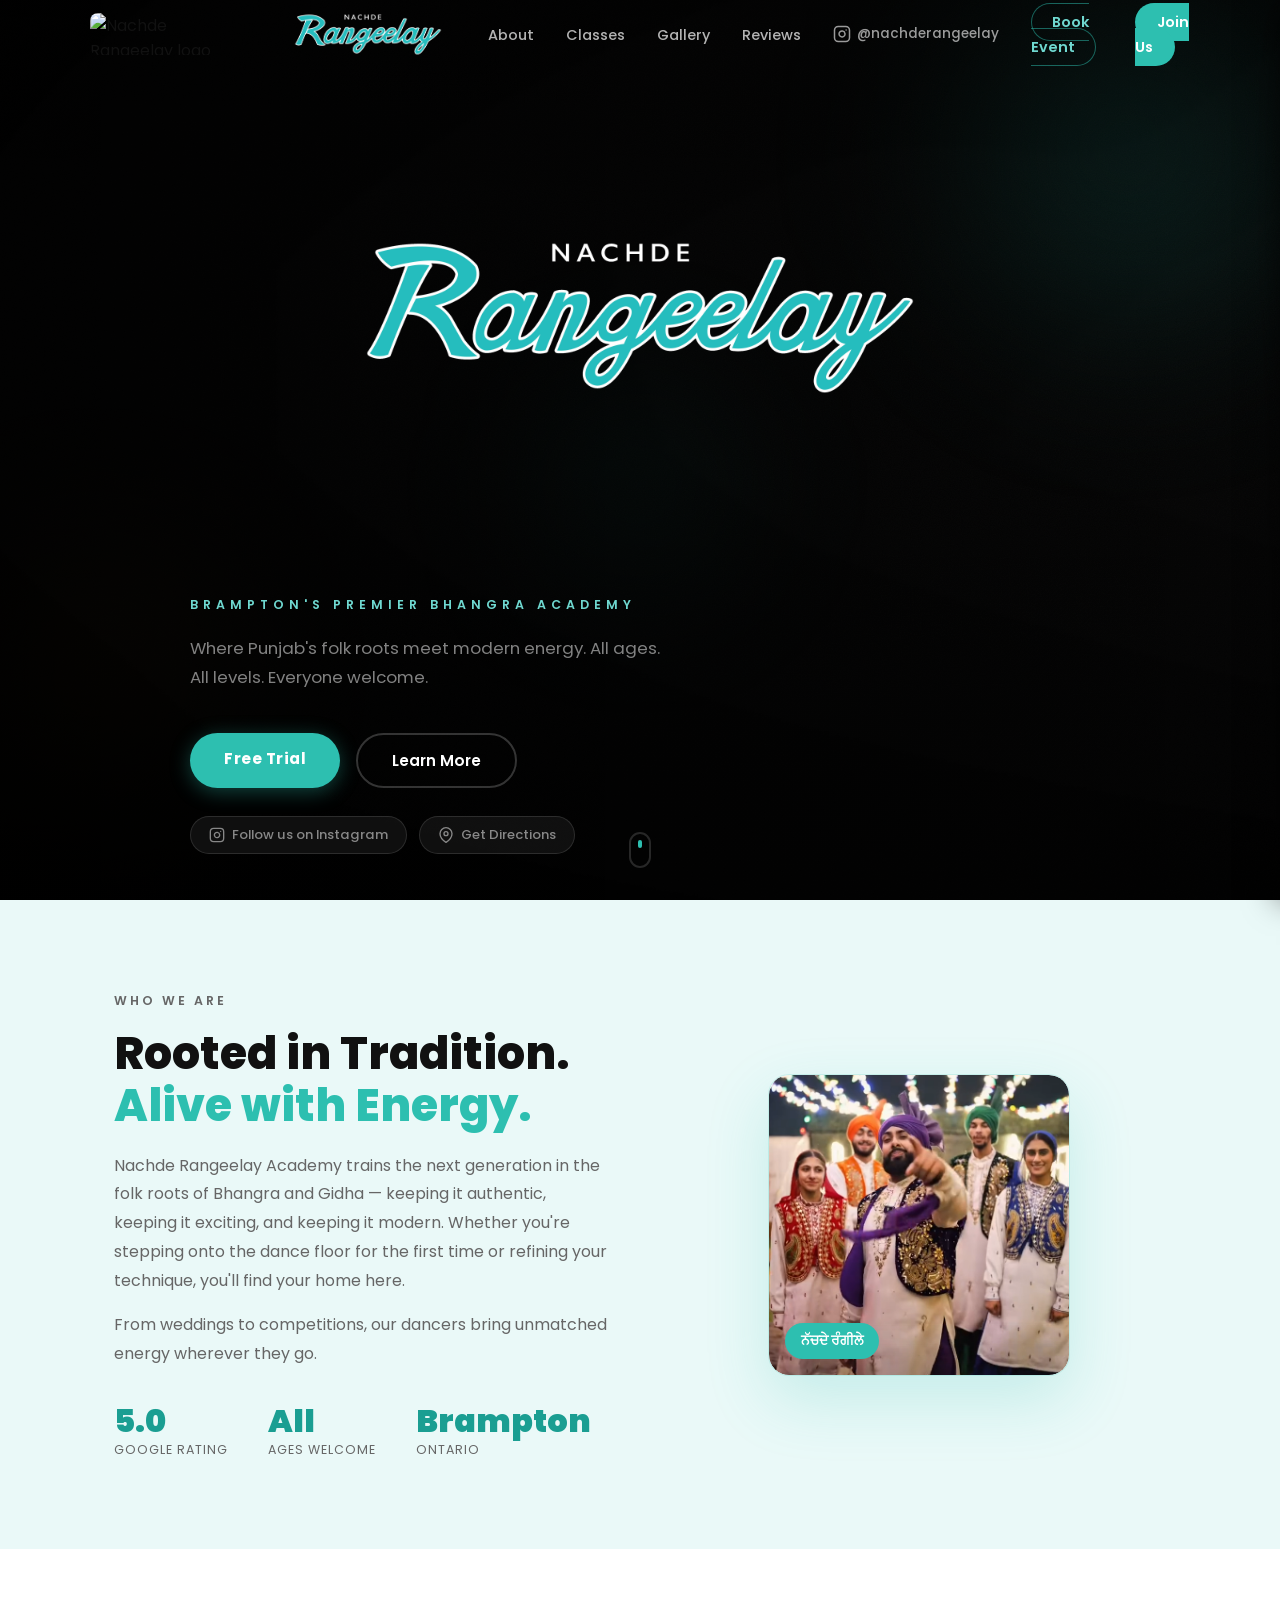
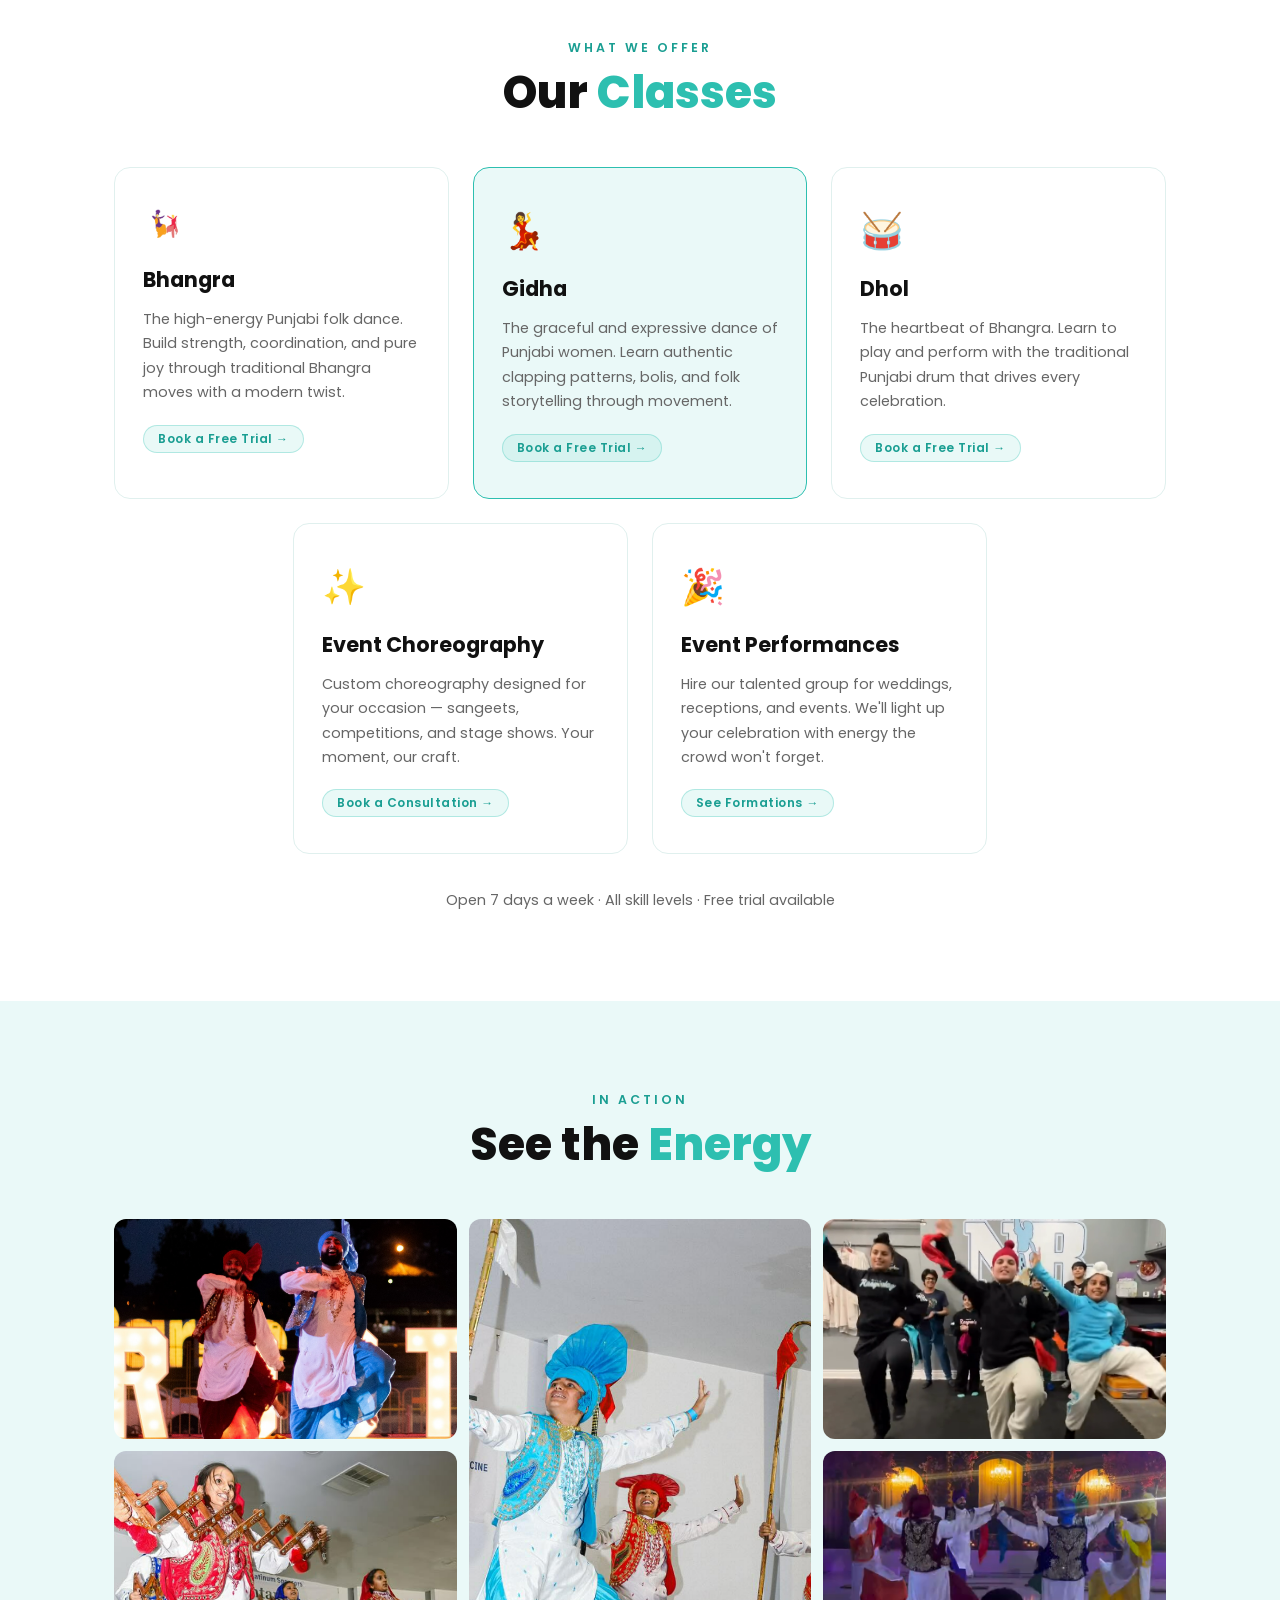
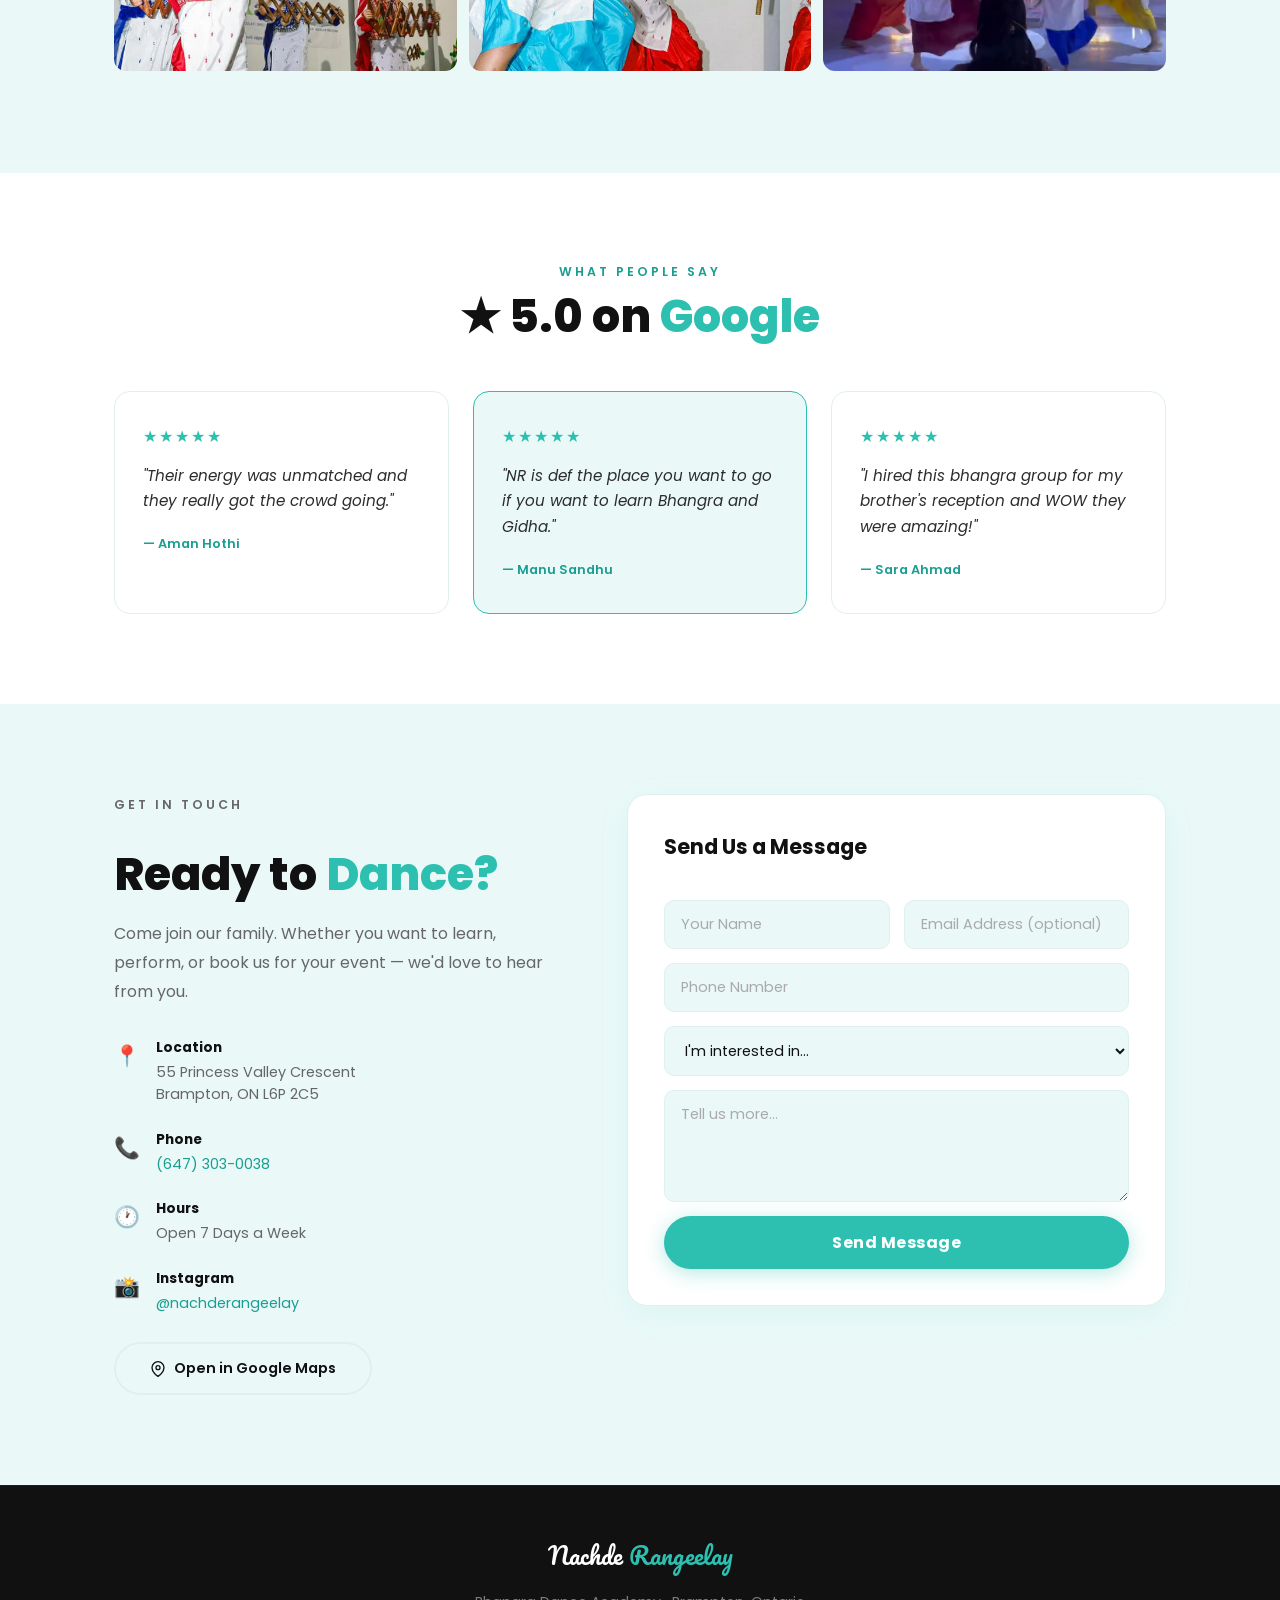
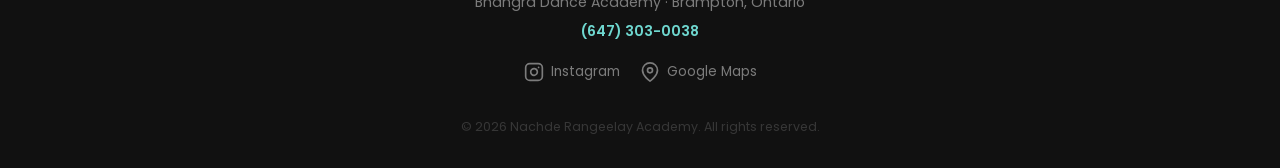
==== commit a90d5a90: "Add PostHog analytics — page views + free trial form funnel tracking" ====
--- a/index.html
+++ b/index.html
@@ -6,6 +6,10 @@
   <title>Nachde Rangeelay | Bhangra Dance Academy</title>
   <link rel="stylesheet" href="styles.css?v=13" />
   <link href="https://fonts.googleapis.com/css2?family=Poppins:wght@300;400;600;700;900&family=Pacifico&display=swap" rel="stylesheet" />
+  <script>
+    !function(t,e){var o,n,p,r;e.__SV||(window.posthog=e,e._i=[],e.init=function(i,s,a){function g(t,e){var o=e.split(".");2==o.length&&(t=t[o[0]],e=o[1]),t[e]=function(){t.push([e].concat(Array.prototype.slice.call(arguments,0)))}}(p=t.createElement("script")).type="text/javascript",p.crossOrigin="anonymous",p.async=!0,p.src=s.api_host.replace(".i.posthog.com","-assets.i.posthog.com")+"/static/array.js",(r=t.getElementsByTagName("script")[0]).parentNode.insertBefore(p,r);var u=e;for(s&&s.bootstrap&&(u=e._i.push([i,s,a]),u=e._i[u-1]),u.config=function(n){s=n},u.toString=function(t){var e="posthog";return"undefined"!=typeof a&&(e+="."+a),t||(e+=" (stub)"),e},u.people={},u.people.toString=function(){return"posthog.people (stub)"},o="capture identify alias people.set people.set_once set_config register register_once unregister opt_out_capturing has_opted_out_capturing opt_in_capturing reset isFeatureEnabled onFeatureFlags getFeatureFlag getFeatureFlagPayload reloadFeatureFlags group updateEarlyAccessFeatureEnrollment getEarlyAccessFeatures getActiveMatchingSurveys getSurveys getNextSurveyStep onSessionId setPersonPropertiesForFlags".split(" "),n=0;n<o.length;n++)g(u,o[n]);e._i.push([i,s,a])},e.__SV=1)}(document,window.posthog||[]);
+    posthog.init('phc_rFXjzgxKWCcKg8ucRPd7QasMHprc3Xvd4o4pjkTpDXKM', { api_host: 'https://us.i.posthog.com', person_profiles: 'identified_only' });
+  </script>
 </head>
 <body>
 
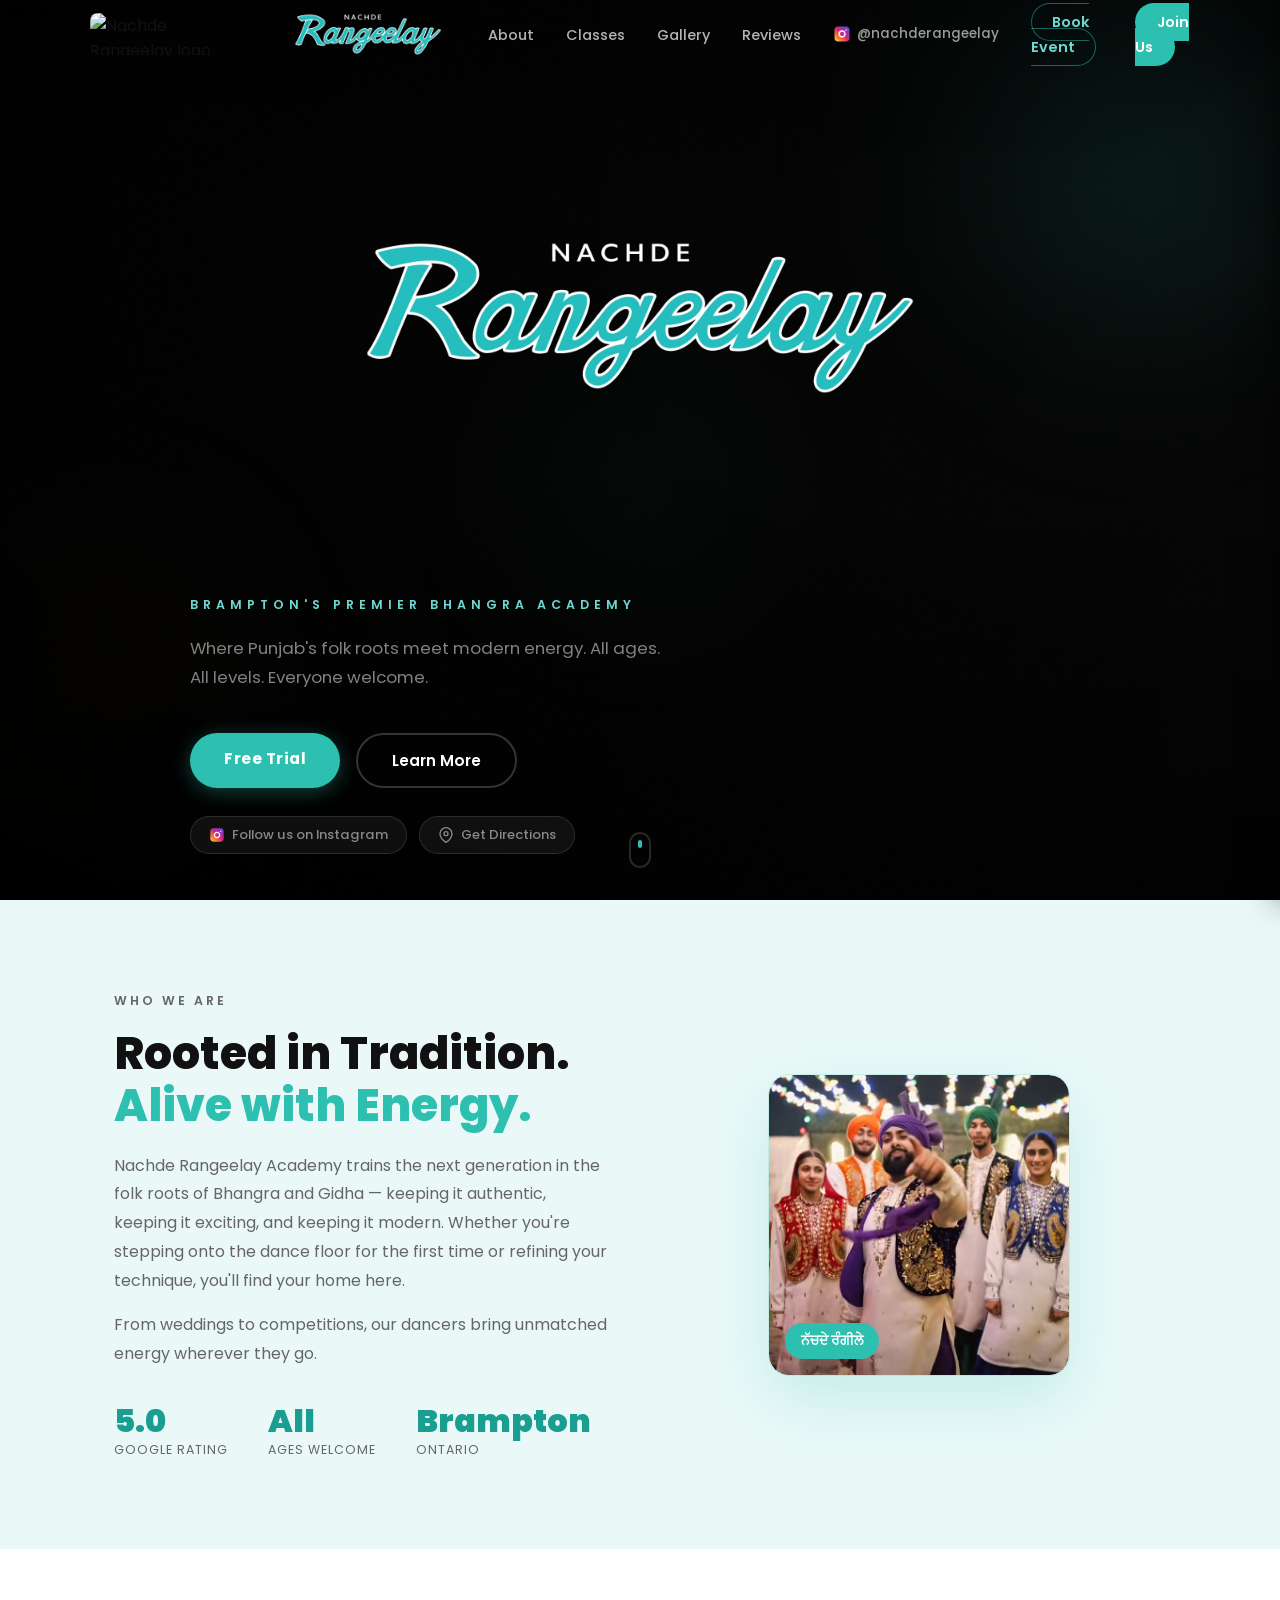
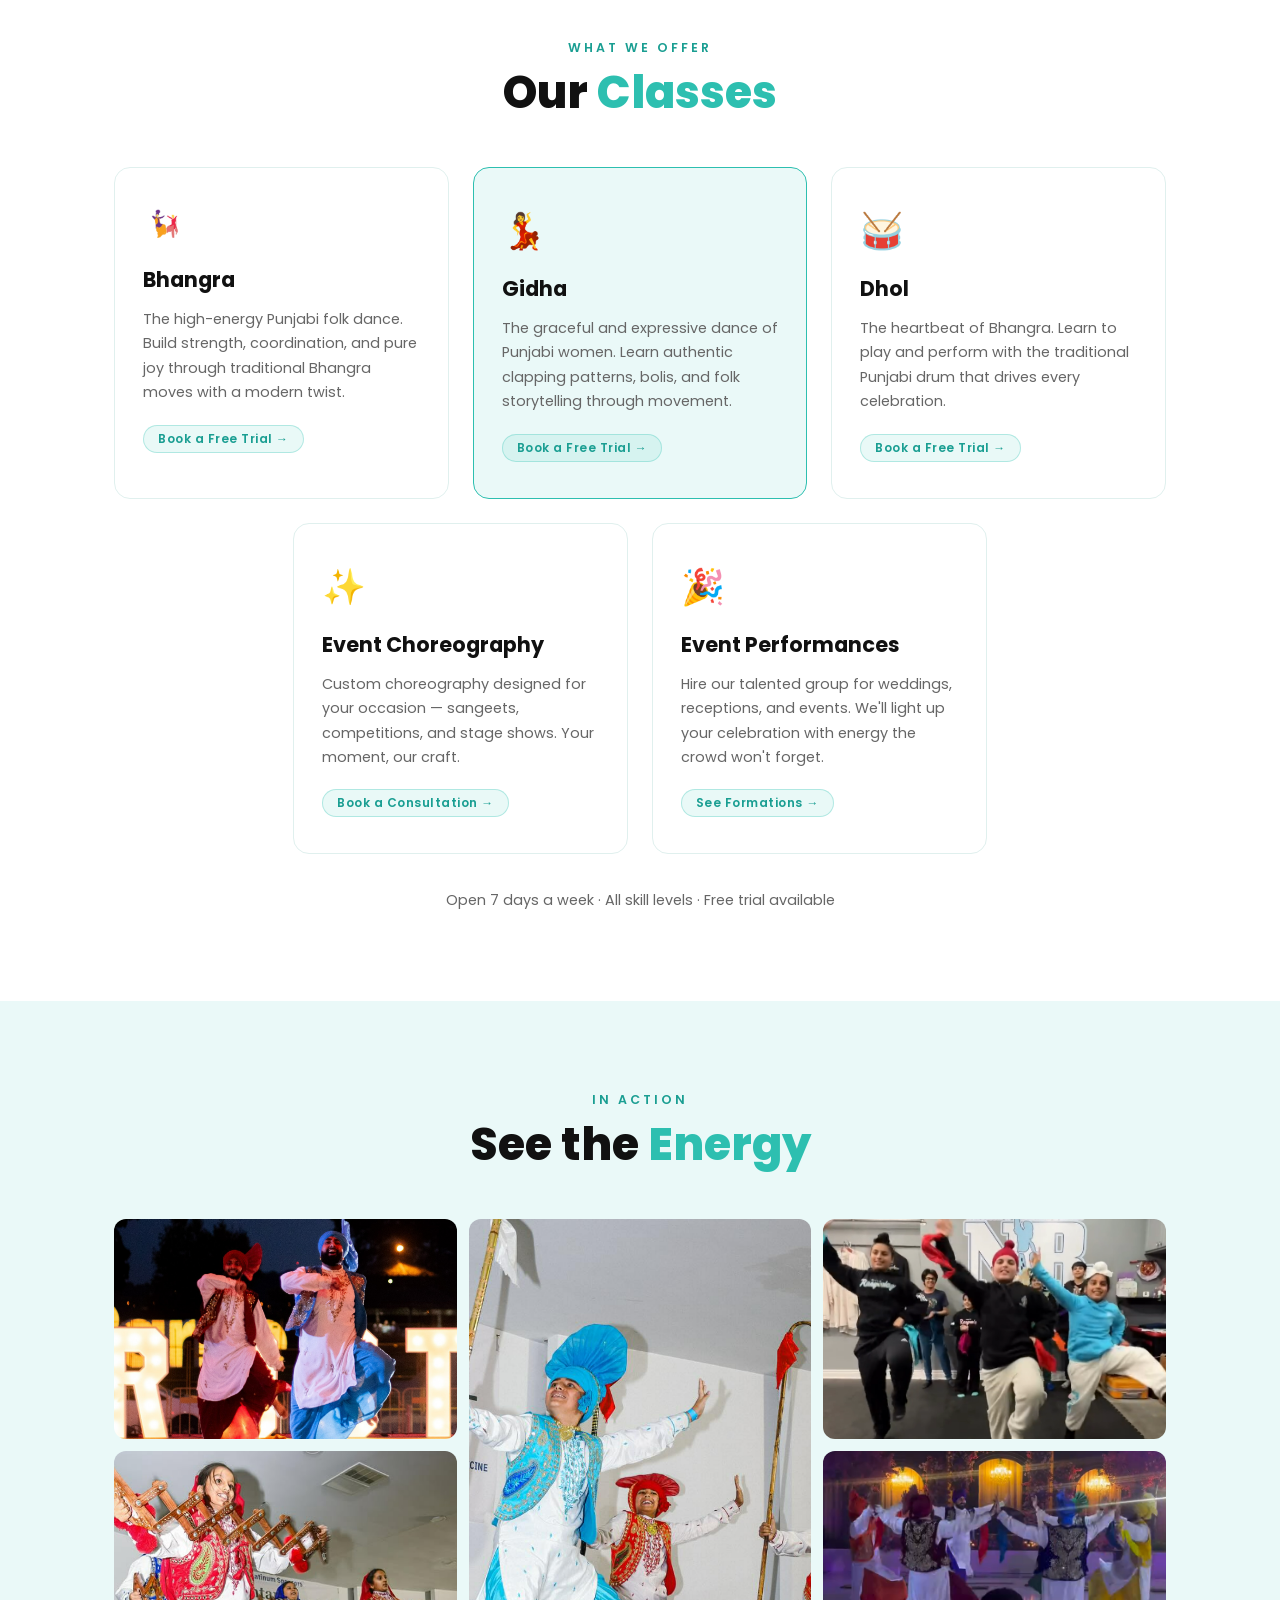
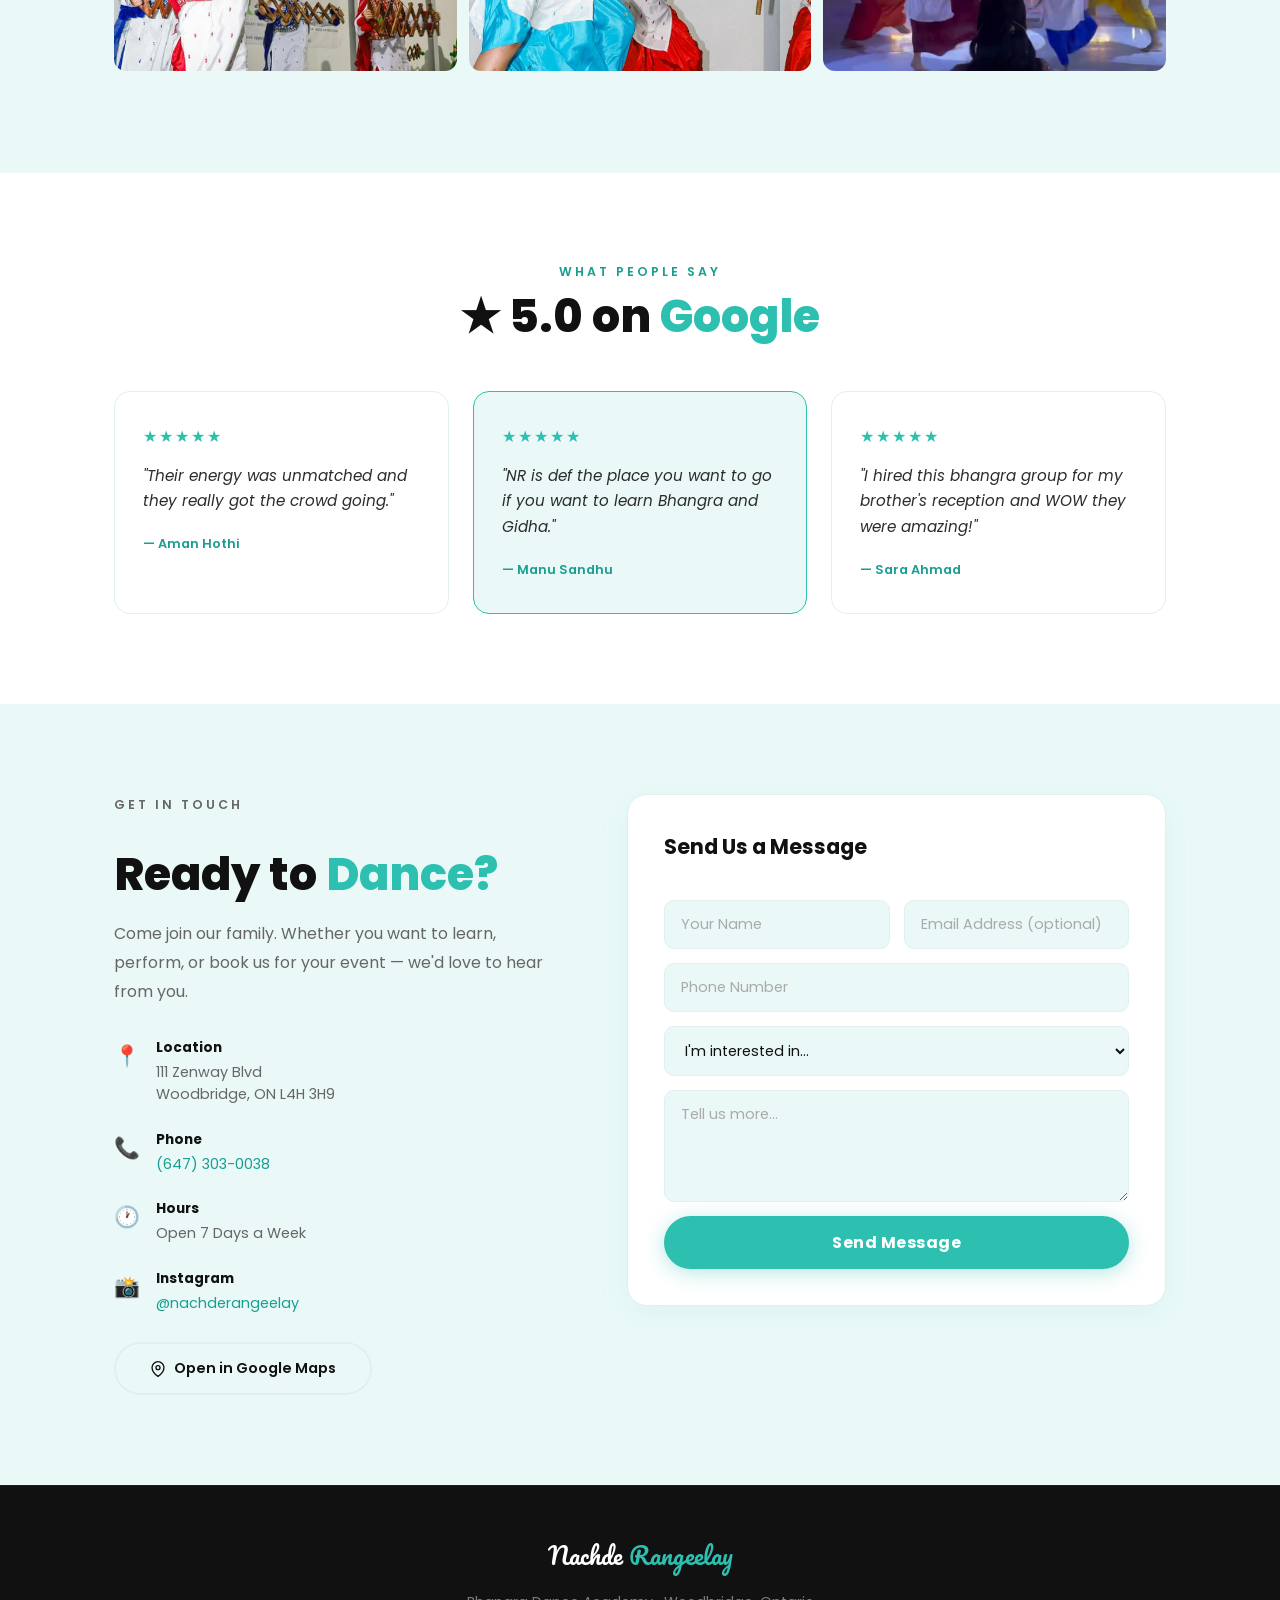
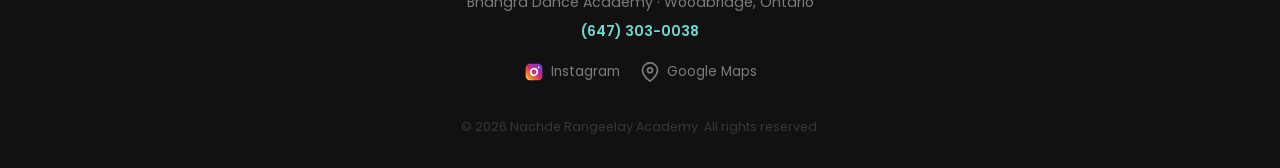
==== commit 7013bc03: "Update studio address to 111 Zenway Blvd, Woodbridge, ON L4H 3H9 Co-Authored-By: Claude Fable 5 <nor" ====
--- a/index.html
+++ b/index.html
@@ -26,7 +26,7 @@
         <li><a href="#gallery">Gallery</a></li>
         <li><a href="#reviews">Reviews</a></li>
         <li><a href="https://www.instagram.com/nachderangeelay/" target="_blank" rel="noopener" class="nav-ig">
-          <svg xmlns="http://www.w3.org/2000/svg" width="18" height="18" viewBox="0 0 24 24" fill="none" stroke="currentColor" stroke-width="2" stroke-linecap="round" stroke-linejoin="round"><rect x="2" y="2" width="20" height="20" rx="5" ry="5"/><path d="M16 11.37A4 4 0 1 1 12.63 8 4 4 0 0 1 16 11.37z"/><line x1="17.5" y1="6.5" x2="17.51" y2="6.5"/></svg>
+          <svg xmlns="http://www.w3.org/2000/svg" width="18" height="18" viewBox="0 0 24 24" fill="none" aria-hidden="true"><defs><linearGradient id="ig-grad-nav" x1="2" y1="22" x2="22" y2="2" gradientUnits="userSpaceOnUse"><stop offset="0" stop-color="#FEDA75"/><stop offset=".25" stop-color="#FA7E1E"/><stop offset=".5" stop-color="#D62976"/><stop offset=".75" stop-color="#962FBF"/><stop offset="1" stop-color="#4F5BD5"/></linearGradient></defs><rect x="2" y="2" width="20" height="20" rx="5" ry="5" fill="url(#ig-grad-nav)"/><path d="M16 11.37A4 4 0 1 1 12.63 8 4 4 0 0 1 16 11.37z" fill="none" stroke="#fff" stroke-width="2" stroke-linecap="round" stroke-linejoin="round"/><line x1="17.5" y1="6.5" x2="17.51" y2="6.5" fill="none" stroke="#fff" stroke-width="2" stroke-linecap="round" stroke-linejoin="round"/></svg>
           @nachderangeelay
         </a></li>
         <li><a href="hire.html" class="nav-hire">Book Event</a></li>
@@ -73,10 +73,10 @@
       </div>
       <div class="hero-social">
         <a href="https://www.instagram.com/nachderangeelay/" target="_blank" rel="noopener" class="social-pill">
-          <svg xmlns="http://www.w3.org/2000/svg" width="16" height="16" viewBox="0 0 24 24" fill="none" stroke="currentColor" stroke-width="2" stroke-linecap="round" stroke-linejoin="round"><rect x="2" y="2" width="20" height="20" rx="5" ry="5"/><path d="M16 11.37A4 4 0 1 1 12.63 8 4 4 0 0 1 16 11.37z"/><line x1="17.5" y1="6.5" x2="17.51" y2="6.5"/></svg>
+          <svg xmlns="http://www.w3.org/2000/svg" width="16" height="16" viewBox="0 0 24 24" fill="none" aria-hidden="true"><defs><linearGradient id="ig-grad-hero" x1="2" y1="22" x2="22" y2="2" gradientUnits="userSpaceOnUse"><stop offset="0" stop-color="#FEDA75"/><stop offset=".25" stop-color="#FA7E1E"/><stop offset=".5" stop-color="#D62976"/><stop offset=".75" stop-color="#962FBF"/><stop offset="1" stop-color="#4F5BD5"/></linearGradient></defs><rect x="2" y="2" width="20" height="20" rx="5" ry="5" fill="url(#ig-grad-hero)"/><path d="M16 11.37A4 4 0 1 1 12.63 8 4 4 0 0 1 16 11.37z" fill="none" stroke="#fff" stroke-width="2" stroke-linecap="round" stroke-linejoin="round"/><line x1="17.5" y1="6.5" x2="17.51" y2="6.5" fill="none" stroke="#fff" stroke-width="2" stroke-linecap="round" stroke-linejoin="round"/></svg>
           Follow us on Instagram
         </a>
-        <a href="https://maps.google.com/?q=55+Princess+Valley+Crescent+Brampton+ON+L6P+2C5" target="_blank" rel="noopener" class="social-pill">
+        <a href="https://maps.google.com/?q=111+Zenway+Blvd+Woodbridge+ON+L4H+3H9" target="_blank" rel="noopener" class="social-pill">
           <svg xmlns="http://www.w3.org/2000/svg" width="16" height="16" viewBox="0 0 24 24" fill="none" stroke="currentColor" stroke-width="2" stroke-linecap="round" stroke-linejoin="round"><path d="M21 10c0 7-9 13-9 13s-9-6-9-13a9 9 0 0 1 18 0z"/><circle cx="12" cy="10" r="3"/></svg>
           Get Directions
         </a>
@@ -221,7 +221,7 @@
               <span class="info-icon">📍</span>
               <div>
                 <strong>Location</strong>
-                <p>55 Princess Valley Crescent<br/>Brampton, ON L6P 2C5</p>
+                <p>111 Zenway Blvd<br/>Woodbridge, ON L4H 3H9</p>
               </div>
             </div>
             <div class="info-item">
@@ -246,7 +246,7 @@
               </div>
             </div>
           </div>
-          <a href="https://maps.google.com/?q=55+Princess+Valley+Crescent+Brampton+ON+L6P+2C5" target="_blank" rel="noopener" class="btn-outline directions-btn">
+          <a href="https://maps.google.com/?q=111+Zenway+Blvd+Woodbridge+ON+L4H+3H9" target="_blank" rel="noopener" class="btn-outline directions-btn">
             <svg xmlns="http://www.w3.org/2000/svg" width="16" height="16" viewBox="0 0 24 24" fill="none" stroke="currentColor" stroke-width="2" stroke-linecap="round" stroke-linejoin="round"><path d="M21 10c0 7-9 13-9 13s-9-6-9-13a9 9 0 0 1 18 0z"/><circle cx="12" cy="10" r="3"/></svg>
             Open in Google Maps
           </a>
@@ -282,14 +282,14 @@
   <footer>
     <div class="container footer-inner">
       <div class="footer-logo">Nachde <span>Rangeelay</span></div>
-      <p>Bhangra Dance Academy · Brampton, Ontario</p>
+      <p>Bhangra Dance Academy · Woodbridge, Ontario</p>
       <p class="footer-phone"><a href="tel:6473030038">(647) 303-0038</a></p>
       <div class="footer-socials">
         <a href="https://www.instagram.com/nachderangeelay/" target="_blank" rel="noopener" class="footer-social-link">
-          <svg xmlns="http://www.w3.org/2000/svg" width="20" height="20" viewBox="0 0 24 24" fill="none" stroke="currentColor" stroke-width="2" stroke-linecap="round" stroke-linejoin="round"><rect x="2" y="2" width="20" height="20" rx="5" ry="5"/><path d="M16 11.37A4 4 0 1 1 12.63 8 4 4 0 0 1 16 11.37z"/><line x1="17.5" y1="6.5" x2="17.51" y2="6.5"/></svg>
+          <svg xmlns="http://www.w3.org/2000/svg" width="20" height="20" viewBox="0 0 24 24" fill="none" aria-hidden="true"><defs><linearGradient id="ig-grad-footer" x1="2" y1="22" x2="22" y2="2" gradientUnits="userSpaceOnUse"><stop offset="0" stop-color="#FEDA75"/><stop offset=".25" stop-color="#FA7E1E"/><stop offset=".5" stop-color="#D62976"/><stop offset=".75" stop-color="#962FBF"/><stop offset="1" stop-color="#4F5BD5"/></linearGradient></defs><rect x="2" y="2" width="20" height="20" rx="5" ry="5" fill="url(#ig-grad-footer)"/><path d="M16 11.37A4 4 0 1 1 12.63 8 4 4 0 0 1 16 11.37z" fill="none" stroke="#fff" stroke-width="2" stroke-linecap="round" stroke-linejoin="round"/><line x1="17.5" y1="6.5" x2="17.51" y2="6.5" fill="none" stroke="#fff" stroke-width="2" stroke-linecap="round" stroke-linejoin="round"/></svg>
           Instagram
         </a>
-        <a href="https://maps.google.com/?q=55+Princess+Valley+Crescent+Brampton+ON+L6P+2C5" target="_blank" rel="noopener" class="footer-social-link">
+        <a href="https://maps.google.com/?q=111+Zenway+Blvd+Woodbridge+ON+L4H+3H9" target="_blank" rel="noopener" class="footer-social-link">
           <svg xmlns="http://www.w3.org/2000/svg" width="20" height="20" viewBox="0 0 24 24" fill="none" stroke="currentColor" stroke-width="2" stroke-linecap="round" stroke-linejoin="round"><path d="M21 10c0 7-9 13-9 13s-9-6-9-13a9 9 0 0 1 18 0z"/><circle cx="12" cy="10" r="3"/></svg>
           Google Maps
         </a>
